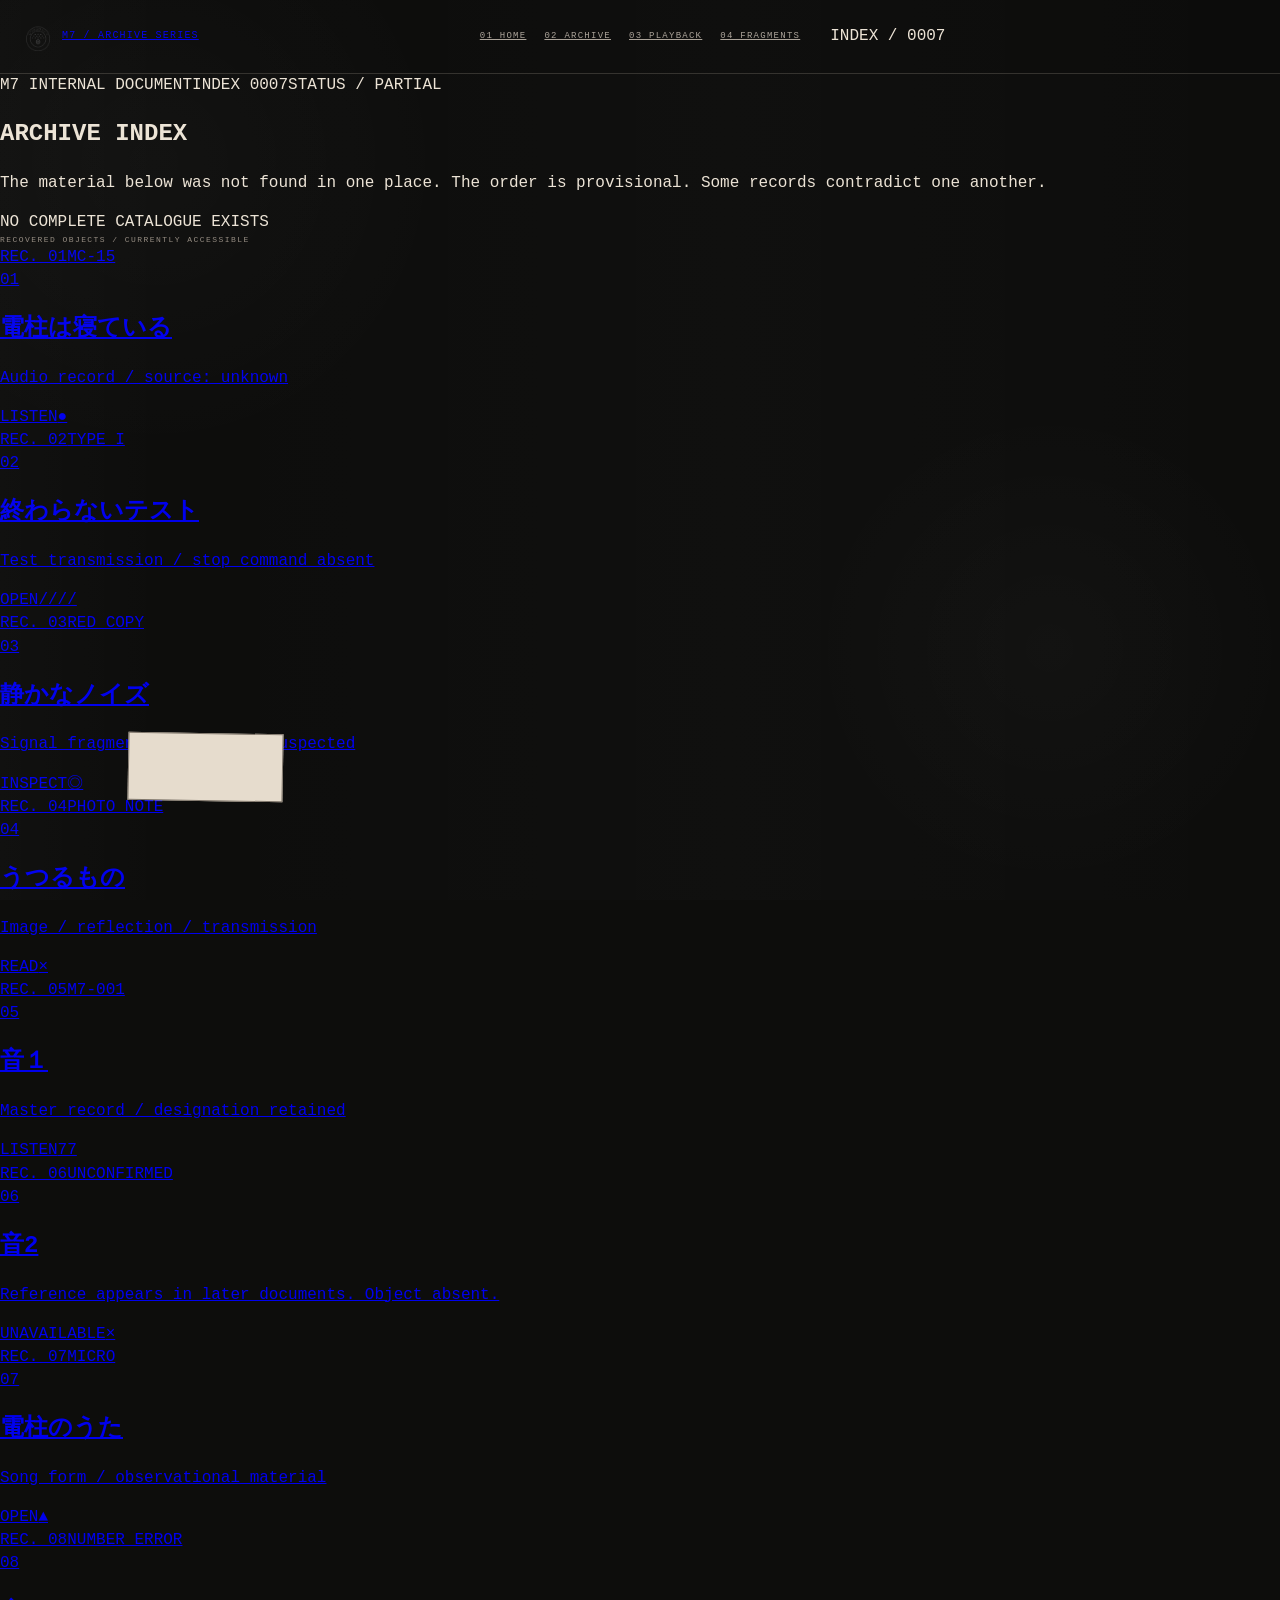
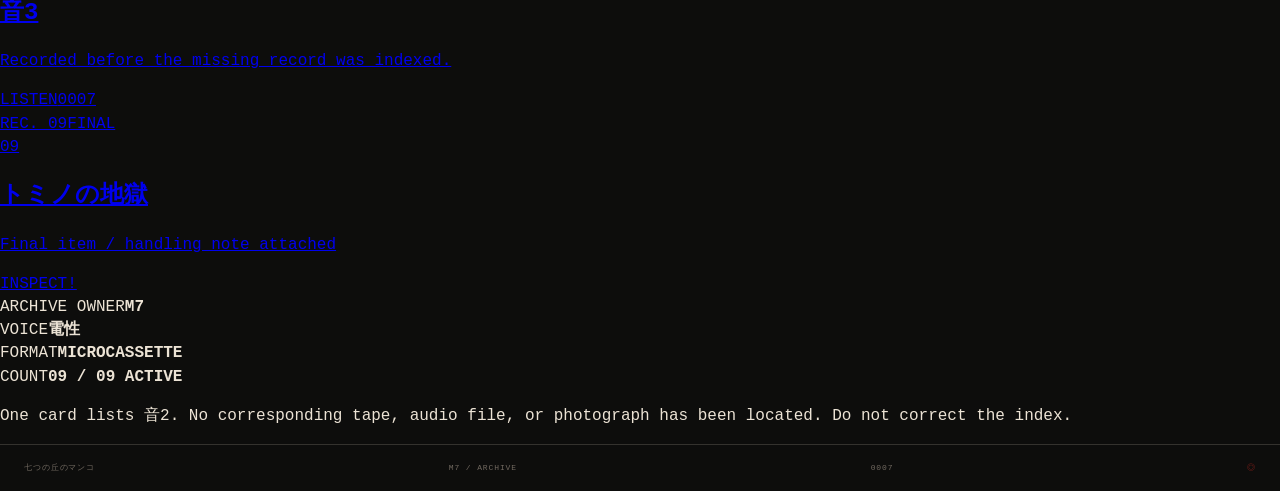
==== archive.html @ f025de69 "Add multi-page archive index" ====
<!doctype html>
<html lang="ja">
<head>
<meta charset="utf-8">
<meta name="viewport" content="width=device-width,initial-scale=1">
<title>M7 — ARCHIVE INDEX</title>
<meta name="description" content="M7 archive index — recovered objects, notes and recordings.">
<link rel="stylesheet" href="style.css">
</head>
<body class="archive-page">
<header class="site-header">
  <a class="brand" href="index.html"><img src="images/logo_small.png" alt=""><span>M7 / ARCHIVE SERIES</span></a>
  <nav class="nav"><a href="index.html">01 HOME</a><a class="active" href="archive.html">02 ARCHIVE</a><a href="playback.html">03 PLAYBACK</a><a href="fragments.html">04 FRAGMENTS</a></nav>
  <div class="header-code">INDEX / 0007</div>
</header>
<main class="page-shell">
  <section class="document-intro sheet">
    <div class="document-meta"><span>M7 INTERNAL DOCUMENT</span><span>INDEX 0007</span><span>STATUS / PARTIAL</span></div>
    <h1>ARCHIVE INDEX</h1>
    <p class="lead">The material below was not found in one place. The order is provisional. Some records contradict one another.</p>
    <div class="index-stamp">NO COMPLETE CATALOGUE EXISTS</div>
  </section>

  <section class="index-board">
    <div class="board-label">RECOVERED OBJECTS / CURRENTLY ACCESSIBLE</div>
    <div class="object-grid">
      <a class="field-object paper-object" href="playback.html#01">
        <div class="object-top"><span>REC. 01</span><span>MC-15</span></div>
        <div class="object-number">01</div>
        <h2>電柱は寝ている</h2>
        <p>Audio record / source: unknown</p>
        <div class="object-bottom"><span>LISTEN</span><span>●</span></div>
      </a>
      <a class="field-object dark-object" href="playback.html#02">
        <div class="object-top"><span>REC. 02</span><span>TYPE I</span></div>
        <div class="object-number">02</div>
        <h2>終わらないテスト</h2>
        <p>Test transmission / stop command absent</p>
        <div class="object-bottom"><span>OPEN</span><span>////</span></div>
      </a>
      <a class="field-object red-object" href="fragments.html#03">
        <div class="object-top"><span>REC. 03</span><span>RED COPY</span></div>
        <div class="object-number">03</div>
        <h2>静かなノイズ</h2>
        <p>Signal fragment / duplicate suspected</p>
        <div class="object-bottom"><span>INSPECT</span><span>◎</span></div>
      </a>
      <a class="field-object paper-object rotate-small" href="fragments.html#04">
        <div class="object-top"><span>REC. 04</span><span>PHOTO NOTE</span></div>
        <div class="object-number">04</div>
        <h2>うつるもの</h2>
        <p>Image / reflection / transmission</p>
        <div class="object-bottom"><span>READ</span><span>×</span></div>
      </a>
      <a class="field-object dark-object rotate-right" href="playback.html#05">
        <div class="object-top"><span>REC. 05</span><span>M7-001</span></div>
        <div class="object-number">05</div>
        <h2>音１</h2>
        <p>Master record / designation retained</p>
        <div class="object-bottom"><span>LISTEN</span><span>77</span></div>
      </a>
      <a class="field-object paper-object missing-object" href="fragments.html#06">
        <div class="object-top"><span>REC. 06</span><span>UNCONFIRMED</span></div>
        <div class="object-number">06</div>
        <h2>音2</h2>
        <p>Reference appears in later documents. Object absent.</p>
        <div class="object-bottom"><span>UNAVAILABLE</span><span>×</span></div>
      </a>
      <a class="field-object dark-object" href="playback.html#07">
        <div class="object-top"><span>REC. 07</span><span>MICRO</span></div>
        <div class="object-number">07</div>
        <h2>電柱のうた</h2>
        <p>Song form / observational material</p>
        <div class="object-bottom"><span>OPEN</span><span>▲</span></div>
      </a>
      <a class="field-object red-object" href="playback.html#08">
        <div class="object-top"><span>REC. 08</span><span>NUMBER ERROR</span></div>
        <div class="object-number">08</div>
        <h2>音3</h2>
        <p>Recorded before the missing record was indexed.</p>
        <div class="object-bottom"><span>LISTEN</span><span>0007</span></div>
      </a>
      <a class="field-object paper-object" href="fragments.html#09">
        <div class="object-top"><span>REC. 09</span><span>FINAL</span></div>
        <div class="object-number">09</div>
        <h2>トミノの地獄</h2>
        <p>Final item / handling note attached</p>
        <div class="object-bottom"><span>INSPECT</span><span>!</span></div>
      </a>
    </div>
  </section>

  <section class="index-footer sheet">
    <div class="barcode barcode-long"></div>
    <div class="footer-grid"><div><span>ARCHIVE OWNER</span><strong>M7</strong></div><div><span>VOICE</span><strong>電性</strong></div><div><span>FORMAT</span><strong>MICROCASSETTE</strong></div><div><span>COUNT</span><strong>09 / 09 ACTIVE</strong></div></div>
    <p class="tiny-note">One card lists 音2. No corresponding tape, audio file, or photograph has been located. Do not correct the index.</p>
  </section>
</main>
<footer class="site-footer"><span>七つの丘のマンコ</span><span>M7 / ARCHIVE</span><span>0007</span><span>◎</span></footer>
<script src="script.js" defer></script>
</body>
</html>
---- style.css ----
:root{--bg:#0d0d0c;--bg2:#151412;--paper:#e2d8c8;--paper2:#cfc3b1;--paper3:#f0e8dc;--ink:#171513;--muted:#8e867b;--line:rgba(226,216,200,.18);--paper-line:rgba(23,21,19,.22);--red:#8d211b;--yellow:#b8942f;--mono:"Courier New",Courier,monospace;--serif:Georgia,"Times New Roman",serif;--sans:"Arial Narrow","Helvetica Neue",Arial,sans-serif}*{box-sizing:border-box}html{scroll-behavior:smooth}body{margin:0;background:var(--bg);color:#ece3d5;font-family:var(--mono);line-height:1.45;overflow-x:hidden}body:before{content:"";position:fixed;inset:0;pointer-events:none;z-index:90;background:radial-gradient(circle at 12% 18%,rgba(255,255,255,.025),transparent 22%),radial-gradient(circle at 82% 72%,rgba(255,255,255,.018),transparent 20%),linear-gradient(90deg,rgba(255,255,255,.015),transparent 13%,rgba(255,255,255,.012) 57%,transparent 100%);mix-blend-mode:screen}.film-grain{position:fixed;inset:-30%;pointer-events:none;z-index:91;opacity:.1;background-image:url("data:image/svg+xml,%3Csvg viewBox='0 0 160 160' xmlns='http://www.w3.org/2000/svg'%3E%3Cfilter id='n'%3E%3CfeTurbulence type='fractalNoise' baseFrequency='.9' numOctaves='3' stitchTiles='stitch'/%3E%3C/filter%3E%3Crect width='100%25' height='100%25' filter='url(%23n)' opacity='.22'/%3E%3C/svg%3E");transform:rotate(2deg)}.scanlines{position:fixed;inset:0;pointer-events:none;z-index:92;background:repeating-linear-gradient(0deg,transparent 0,transparent 3px,rgba(255,255,255,.02) 3px,rgba(255,255,255,.02) 4px);opacity:.3}.wrap{width:min(1180px,calc(100% - 44px));margin-inline:auto}.site-header{height:74px;display:grid;grid-template-columns:minmax(220px,1fr) auto minmax(120px,1fr);align-items:center;gap:30px;padding:0 24px;border-bottom:1px solid var(--line);position:sticky;top:0;z-index:80;background:rgba(13,13,12,.94);backdrop-filter:blur(10px)}.brand{display:flex;align-items:center;gap:10px;font-size:10px;letter-spacing:.12em}.brand img{width:28px;height:28px;object-fit:contain;filter:grayscale(1) brightness(1.45)}.brand small{color:#736d65;font-size:8px;letter-spacing:.14em;margin-left:4px}.nav{display:flex;gap:18px;font-size:9px;letter-spacing:.14em;white-space:nowrap}.nav a{color:#aaa298;transition:color .2s}.nav a:hover{color:#f1e8da}.header-meta{justify-self:end;display:flex;gap:16px;color:#837a70;font-size:9px;letter-spacing:.12em}.hero{position:relative;border-bottom:1px solid var(--line);min-height:760px;overflow:hidden}.hero-inner{display:grid;grid-template-columns:.9fr 1.1fr;gap:36px;align-items:center;min-height:760px;padding:70px 0 82px}.hero-copy{position:relative;z-index:4}.classification{display:flex;align-items:center;gap:9px;color:#9e978e;font-size:8px;letter-spacing:.16em}.classification i{width:34px;height:1px;background:#6d665e;display:inline-block}.hero-kicker{font-size:10px;color:var(--red);letter-spacing:.2em;margin:30px 0 0}.hero h1{font:400 clamp(92px,15vw,190px)/.75 var(--serif);margin:22px 0 16px;letter-spacing:-.04em;color:#eee6d9}.roman{font:400 clamp(22px,2.8vw,38px)/1.05 var(--serif);margin:0;color:#d4c8b8;letter-spacing:.06em}.lede{max-width:460px;color:#8f877d;font:13px/1.7 var(--sans);margin:24px 0 28px}.stamp-cluster{display:flex;gap:7px;flex-wrap:wrap}.stamp{border:1px solid rgba(226,216,200,.3);padding:6px 8px;color:#aea69b;font-size:8px;letter-spacing:.13em}.stamp.red{border-color:rgba(141,33,27,.8);color:#d06e64}.stamp.ghost{opacity:.55}.hero-line{display:grid;grid-template-columns:1fr auto 1fr;gap:10px;align-items:center;margin-top:42px;color:#736c63;font-size:9px;letter-spacing:.14em}.hero-line span{height:1px;background:var(--line)}.hero-line b{font-weight:400;color:#c8beb1}.object-desk{position:relative;min-height:570px}.object-desk:before{content:"";position:absolute;inset:0;background:radial-gradient(circle at 50% 48%,rgba(157,58,48,.07),transparent 33%)}.cassette-object{position:absolute;width:min(620px,100%);left:50%;top:50%;transform:translate(-50%,-48%) rotate(-4deg);z-index:5;transition:transform .35s ease,filter .35s ease;filter:drop-shadow(0 34px 26px rgba(0,0,0,.55))}.cassette-object:hover{transform:translate(-50%,-48%) rotate(-1deg) scale(1.015);filter:drop-shadow(0 40px 34px rgba(0,0,0,.7))}.cassette-shell{position:relative;background:linear-gradient(145deg,#302e2a,#1b1a18 60%,#292723);border:1px solid #4b4842;border-radius:15px;padding:16px;box-shadow:inset 0 2px 0 rgba(255,255,255,.09),inset 0 -3px 0 rgba(0,0,0,.7),0 3px 0 #111}.cassette-screws{position:absolute;inset:10px;display:flex;justify-content:space-between;align-items:flex-start;pointer-events:none}.cassette-screws i{width:9px;height:9px;border-radius:50%;background:#111;border:1px solid #5c5650;box-shadow:inset 0 1px 1px rgba(255,255,255,.1)}.cassette-screws i:nth-child(3),.cassette-screws i:nth-child(4){align-self:flex-end}.cassette-label{position:relative;aspect-ratio:1.67/1;background:linear-gradient(135deg,#e6ddcf,#c9bead);border:1px solid #8f8577;overflow:hidden;padding:17px 22px;color:#171513;box-shadow:inset 0 0 0 1px rgba(255,255,255,.25)}.cassette-label:before{content:"";position:absolute;inset:0;background:radial-gradient(circle at 30% 20%,rgba(255,255,255,.17),transparent 30%),repeating-linear-gradient(0deg,rgba(40,30,20,.035) 0,rgba(40,30,20,.035) 1px,transparent 1px,transparent 4px);mix-blend-mode:multiply}.c-top,.c-bottom,.c-title,.c-sub,.c-mark{position:relative;z-index:1}.c-top,.c-bottom{display:flex;justify-content:space-between;font:700 10px var(--sans);letter-spacing:.1em}.c-title{text-align:center;font:400 clamp(17px,2.1vw,28px)/1 var(--serif);margin-top:18px}.c-sub{text-align:center;color:var(--red);font:400 23px/1 var(--serif);margin-top:5px}.c-mark{display:flex;align-items:center;justify-content:center;gap:34px;height:48%}.mini-hills{color:var(--red);font:700 23px/1.02 var(--sans);letter-spacing:-.18em;text-align:center}.c-mark strong{font:400 76px/1 var(--serif);color:var(--red)}.c-bottom{border-top:1px solid rgba(23,21,19,.2);padding-top:7px}.object-caption{text-align:center;color:#6d665e;font-size:8px;letter-spacing:.11em;margin:10px 0 0}.desk-card{position:absolute;background:linear-gradient(135deg,#e4dacb,#cbbfae);color:#201d1a;border:1px solid rgba(0,0,0,.32);box-shadow:0 18px 25px rgba(0,0,0,.35);padding:13px;z-index:3}.desk-card span,.desk-card small{display:block;font-size:8px;letter-spacing:.15em}.desk-card strong{display:block;font:400 32px/1 var(--serif);margin:9px 0}.desk-card em{font-style:normal;color:var(--red);font-size:8px;letter-spacing:.13em}.slip-a{top:8%;right:8%;width:142px;transform:rotate(5deg)}.slip-b{left:3%;bottom:10%;width:174px;transform:rotate(-5deg)}.slip-b p{font:400 27px/1.02 var(--serif);margin:19px 0}.slip-c{right:2%;bottom:2%;width:168px;transform:rotate(3deg)}.intro-grid{display:grid;grid-template-columns:1.25fr .75fr;gap:26px;padding:88px 0}.paper{position:relative;background:linear-gradient(135deg,var(--paper3),var(--paper2));color:var(--ink);border:1px solid var(--paper-line);box-shadow:0 18px 40px rgba(0,0,0,.3);overflow:hidden}.paper:after{content:"";position:absolute;inset:0;pointer-events:none;background:repeating-linear-gradient(0deg,rgba(45,35,26,.03) 0,rgba(45,35,26,.03) 1px,transparent 1px,transparent 4px),radial-gradient(circle at 70% 20%,rgba(255,255,255,.28),transparent 26%);mix-blend-mode:multiply}.torn{clip-path:polygon(0 0,99% 0,100% 97%,98% 100%,0 99%,1% 80%,0 53%,1% 22%)}.intro-paper{padding:36px;min-height:390px}.paper-code{position:relative;z-index:2;font-size:8px;letter-spacing:.16em;color:#6e665d;text-transform:uppercase}.intro-paper h2{position:relative;z-index:2;font:400 clamp(38px,5vw,60px)/.95 var(--serif);margin:54px 0 25px}.intro-paper p{position:relative;z-index:2;max-width:650px;font:13px/1.7 var(--sans);color:#514b43}.margin-note{position:absolute;right:26px;bottom:26px;z-index:2;color:var(--red);font-size:9px;letter-spacing:.1em;transform:rotate(-2deg)}.margin-note span{display:block;color:#6a6259;margin-top:4px;letter-spacing:0}.specimen-stack{display:grid;gap:18px;align-content:start}.red-tab{justify-self:start;background:var(--red);color:#f0e6da;padding:7px 12px;font-size:8px;letter-spacing:.14em;box-shadow:4px 4px 0 rgba(0,0,0,.25)}.small-paper{padding:22px}.status-grid{position:relative;z-index:2;display:grid;grid-template-columns:1fr 1fr;gap:9px;border-top:1px solid var(--paper-line);margin-top:15px;padding-top:12px;font-size:9px}.status-grid span{color:#786f65}.status-grid b{text-align:right;font-weight:400}.small-paper p{position:relative;z-index:2;font:14px/1.45 var(--serif)}.rotated{transform:rotate(2deg);padding-right:70px}.stamp-ring{position:absolute;right:22px;bottom:22px;width:70px;height:70px;border:2px solid var(--red);border-radius:50%;color:var(--red);display:grid;place-items:center;font:28px var(--serif);transform:rotate(-8deg)}.stamp-ring span{position:absolute;font:7px var(--mono);letter-spacing:.15em;bottom:9px}.section{padding:86px 0}.section-heading{display:grid;grid-template-columns:auto 1fr auto;gap:20px;align-items:end;padding-bottom:12px;border-bottom:1px solid var(--line);margin-bottom:26px}.section-heading span,.section-heading em{font-size:8px;letter-spacing:.16em;color:#867e74;font-style:normal}.section-heading b{font:400 16px var(--serif);color:#d8cec0}.material-grid{display:grid;grid-template-columns:1.35fr .65fr;gap:24px}.material-board{position:relative;min-height:475px;background:#10100f;border:1px solid rgba(226,216,200,.14);overflow:hidden;padding:22px;box-shadow:0 20px 45px rgba(0,0,0,.35)}.material-board:before{content:"";position:absolute;inset:0;background:radial-gradient(circle at 68% 30%,rgba(141,33,27,.12),transparent 23%),repeating-linear-gradient(0deg,rgba(255,255,255,.015) 0,rgba(255,255,255,.015) 1px,transparent 1px,transparent 6px)}.board-label{position:relative;z-index:3;font-size:8px;letter-spacing:.18em;color:#948b80}.texture-block{position:absolute;border:1px solid rgba(226,216,200,.14);box-shadow:0 16px 28px rgba(0,0,0,.24)}.paper-texture{left:7%;top:18%;width:36%;height:48%;background:radial-gradient(circle at 28% 35%,rgba(255,255,255,.28),transparent 24%),repeating-linear-gradient(0deg,#e7ddcf 0,#e7ddcf 1px,#ded3c4 1px,#ded3c4 5px);transform:rotate(-4deg)}.black-texture{right:11%;top:11%;width:34%;height:36%;background:repeating-linear-gradient(0deg,#171614 0,#171614 2px,#25221f 2px,#25221f 4px);transform:rotate(3deg)}.red-texture{right:17%;bottom:16%;width:36%;height:30%;background:repeating-linear-gradient(0deg,#751d18 0,#751d18 2px,#8d211b 2px,#8d211b 5px);transform:rotate(-2deg)}.barcode{position:absolute;left:10%;bottom:11%;width:155px;height:68px;background:#e6dccd;color:#1c1a18;border:1px solid #7f766b;padding:7px;z-index:4;transform:rotate(1deg)}.barcode span{display:inline-block;height:37px;background:#171513;margin-right:2px}.barcode span:nth-child(1){width:2px}.barcode span:nth-child(2){width:5px}.barcode span:nth-child(3){width:2px}.barcode span:nth-child(4){width:8px}.barcode span:nth-child(5){width:3px}.barcode span:nth-child(6){width:5px}.barcode small{display:block;font-size:7px;letter-spacing:.15em;margin-top:4px}.symbol-tile{position:absolute;left:48%;top:45%;font:500 60px/1 var(--serif);color:#d7cec0;z-index:4;transform:rotate(4deg)}.red-tile{color:var(--red);left:54%;top:61%;font-family:var(--sans);font-size:54px}.stripe-tile{position:absolute;right:6%;bottom:6%;width:46%;height:24px;background:repeating-linear-gradient(135deg,#ded5c8 0,#ded5c8 9px,#141311 9px,#141311 16px);z-index:4;border:1px solid #6d655e}.material-copy{position:absolute;z-index:4;left:54%;top:15%;width:34%;color:#ded5c8}.material-copy span{display:block;color:#8f877d;font-size:8px;letter-spacing:.15em}.material-copy strong{display:block;font:400 28px/1 var(--serif);margin:15px 0}.material-copy p{font:11px/1.45 var(--sans);color:#8e867b}.material-notes{display:grid;gap:18px}.label-strip{background:var(--red);color:#f0e6da;padding:7px 11px;font-size:8px;letter-spacing:.17em;justify-self:start}.note-sheet{padding:22px;min-height:288px;transform:rotate(1deg)}.note-top{position:relative;z-index:2;display:flex;justify-content:space-between;color:#6e665c;font-size:8px}.hand{position:relative;z-index:2;font:400 31px/1.08 var(--serif);margin:36px 0 28px}.note-divider{height:1px;background:var(--paper-line);position:relative;z-index:2}.note-sheet p:not(.hand){position:relative;z-index:2;font:11px/1.55 var(--sans);color:#5d564e}.note-sheet .tiny{font-size:8px;color:#80776d}.label-sheet{display:grid;grid-template-columns:1fr auto;grid-template-rows:auto 1fr auto;padding:18px;min-height:150px;transform:rotate(-3deg)}.label-mini,.label-jp,.label-big,.label-code{position:relative;z-index:2}.label-mini{font-size:8px;letter-spacing:.14em}.label-jp{justify-self:end;color:var(--red);font-size:12px}.label-big{font:400 58px/1 var(--serif);align-self:center}.label-code{grid-column:1/-1;align-self:end;font-size:7px;letter-spacing:.14em;color:#685f56}.player-console{padding:28px}.console-top{display:flex;justify-content:space-between;gap:20px;align-items:end}.console-id{font-size:8px;letter-spacing:.16em;color:#766e65}.console-top h2{font:400 34px/1 var(--sans);margin:6px 0 0}.side-tabs{display:flex;gap:7px}.side-tab{border:1px solid rgba(23,21,19,.42);background:transparent;color:#4f4840;padding:9px 13px;font:700 8px var(--mono);letter-spacing:.13em;cursor:pointer}.side-tab.active{background:#191715;color:#f1e8db}.tape-meter{display:flex;align-items:flex-end;gap:4px;margin:24px 0 14px;height:22px}.tape-meter span{width:6px;height:10px;background:#686055}.tape-meter span:nth-child(2){height:16px}.tape-meter span:nth-child(3){height:22px;background:var(--red)}.tape-meter span:nth-child(4){height:14px}.tape-meter span:nth-child(5){height:8px}.tape-meter i{height:1px;flex:1;background:rgba(23,21,19,.22)}.track-side.hidden{display:none}.side-title{display:grid;grid-template-columns:34px auto 1fr;align-items:center;border-top:2px solid #26221f;border-bottom:1px solid var(--paper-line);padding:12px 0;gap:10px}.side-title strong{font:400 27px var(--serif);color:var(--red)}.side-title span{font:700 10px var(--mono);letter-spacing:.14em}.side-title small{justify-self:end;font-size:8px;color:#80776d;letter-spacing:.12em}.track{display:grid;grid-template-columns:36px minmax(170px,1fr) minmax(190px,34%) 48px;gap:14px;align-items:center;padding:15px 0;border-bottom:1px solid rgba(23,21,19,.13)}.track-no{font-size:11px;color:#847b71}.track-info h3{font:400 18px/1.1 var(--serif);margin:0 0 4px}.track-info p{font:11px/1.35 var(--sans);color:#756d63;margin:0}audio{width:100%;height:28px;filter:grayscale(1) sepia(.18) contrast(1.12)}.load-track,.reveal-note,.tiny-trigger{background:#e9dfd0;border:1px solid rgba(23,21,19,.35);color:#4f4841;padding:7px 8px;font:700 8px var(--mono);letter-spacing:.1em;cursor:pointer}.track.active{background:rgba(141,33,27,.06);margin-inline:-10px;padding-inline:10px}.track.active h3,.track.active .track-no{color:var(--red)}.console-bottom{display:flex;justify-content:space-between;gap:20px;border-top:1px solid var(--paper-line);margin-top:17px;padding-top:13px;font-size:7px;letter-spacing:.14em;color:#7b7369}.console-bottom b{font-weight:400;color:var(--red)}.story-grid{display:grid;grid-template-columns:1.18fr .82fr .72fr;gap:21px;align-items:start}.story-card{padding:26px;min-height:350px}.story-main h2{position:relative;z-index:2;font:400 46px/1 var(--serif);margin:52px 0 20px}.story-main p{position:relative;z-index:2;font:13px/1.55 var(--sans);color:#5d564e}.red-copy{font:400 37px var(--serif)!important;color:var(--red)!important}.reveal-note{position:relative;z-index:3;margin-top:24px}.secret-note{min-height:28px;color:var(--red)!important;font-size:11px!important}.pin-card{transform:rotate(-2deg);padding-right:38px}.pin{position:absolute;right:16px;top:12px;color:var(--red);font-size:18px}.pin-card h3{position:relative;z-index:2;font:400 54px/1 var(--serif);margin:50px 0 8px}.checklist{position:relative;z-index:2;list-style:none;padding:15px 0 0;margin:20px 0;border-top:1px solid var(--paper-line);font-size:9px;color:#6d655c;line-height:2}.checklist li:before{content:"□ ";color:#7f766b}.answers{display:flex;gap:17px;position:relative;z-index:2;color:#71685f;font-size:9px}.tiny-trigger{margin-top:18px}.receipt{background:repeating-linear-gradient(0deg,#ded3c4 0,#ded3c4 2px,#e7ddcf 2px,#e7ddcf 5px);padding:24px 22px;transform:rotate(1.6deg)}.receipt .paper-code{border-bottom:1px dashed rgba(23,21,19,.32);padding-bottom:9px}.receipt-line{display:flex;justify-content:space-between;border-bottom:1px dotted rgba(23,21,19,.23);padding:10px 0;font-size:9px}.receipt-line.total{margin-top:12px;font-weight:700;border-top:1px solid rgba(23,21,19,.34);border-bottom:2px double rgba(23,21,19,.34);padding-top:13px}.receipt p{font:400 22px var(--serif);margin-top:30px;text-align:center}.archive-grid{display:grid;grid-template-columns:1fr 1fr;gap:26px}.archive-column{border-top:1px solid var(--line)}.archive-column.right{border-left:1px solid var(--line);padding-left:26px}.index-item{display:grid;grid-template-columns:38px 1fr;gap:4px 14px;width:100%;padding:16px 6px;border:0;border-bottom:1px solid var(--line);background:transparent;color:#bdb3a6;text-align:left;cursor:pointer;transition:padding .2s,background .2s}.index-item:hover{padding-left:14px;background:rgba(255,255,255,.025)}.index-item span{grid-row:span 2;font-size:9px;color:#746c63;padding-top:3px}.index-item strong{font:400 17px var(--serif)}.index-item small{font-size:8px;color:#746c63;letter-spacing:.08em}.archive-output{margin-top:20px;padding:22px;min-height:146px}.archive-output span{position:relative;z-index:2;font-size:8px;letter-spacing:.15em;color:#756d63}.archive-output strong{position:relative;z-index:2;display:block;font:400 29px var(--serif);margin-top:18px}.archive-output p{position:relative;z-index:2;font-size:9px;color:#6e665e}.closing{text-align:center;padding:100px 0 110px}.closing-symbol{color:var(--red);font-size:42px;line-height:.95;letter-spacing:-.2em;margin-bottom:36px;opacity:.8}.closing img{position:relative;z-index:2;width:min(480px,80%);max-height:120px;object-fit:contain;filter:grayscale(1) brightness(1.65);opacity:.92}.closing-data{display:flex;justify-content:center;gap:17px;flex-wrap:wrap;color:#82796f;font-size:8px;letter-spacing:.13em;margin-top:28px}.closing-statement{color:#756d64;font-size:10px;line-height:1.7;margin-top:25px}.site-footer{border-top:1px solid var(--line);padding:17px 24px;display:flex;justify-content:space-between;gap:15px;color:#716960;font-size:8px;letter-spacing:.11em}.site-footer span:last-child{color:var(--red)}@media (max-width:980px){.site-header{grid-template-columns:1fr auto}.nav{display:none}.hero-inner{grid-template-columns:1fr;min-height:980px;padding-top:70px}.hero-copy{max-width:720px}.object-desk{min-height:520px}.intro-grid,.material-grid,.story-grid{grid-template-columns:1fr}.archive-grid{grid-template-columns:1fr}.archive-column.right{border-left:0;padding-left:0;margin-top:10px}.track{grid-template-columns:34px 1fr}.track audio,.load-track{grid-column:2}.load-track{justify-self:start}.material-board{min-height:520px}.story-card{min-height:280px}}@media (max-width:620px){.wrap{width:min(100% - 24px,1180px)}.site-header{height:62px;padding:0 12px}.brand span{display:none}.brand small{display:none}.header-meta{font-size:7px}.hero-inner{padding:55px 0 55px;min-height:880px}.hero h1{font-size:86px}.roman{font-size:23px}.hero-line{margin-top:30px}.object-desk{min-height:430px}.cassette-object{width:104%;transform:translate(-50%,-45%) rotate(-5deg)}.cassette-object:hover{transform:translate(-50%,-45%) rotate(-2deg) scale(1.01)}.desk-card{display:none}.c-title{font-size:17px}.c-sub{font-size:20px}.c-mark{gap:16px}.mini-hills{font-size:16px}.c-mark strong{font-size:54px}.intro-grid,.section{padding:62px 0}.intro-paper{padding:24px}.intro-paper h2{font-size:42px;margin-top:42px}.section-heading{grid-template-columns:1fr auto;gap:8px}.section-heading b{grid-column:1/-1;grid-row:2;font-size:18px}.section-heading em{justify-self:end}.material-board{min-height:430px;padding:14px}.material-copy{left:50%;top:14%;width:40%}.material-copy strong{font-size:22px}.paper-texture{left:5%;width:40%}.black-texture{right:7%;width:40%}.red-texture{right:10%;width:42%}.barcode{left:7%;bottom:7%;width:124px;height:58px}.barcode span{height:30px}.symbol-tile{font-size:48px}.red-tile{font-size:42px}.stripe-tile{height:19px}.player-console{padding:18px}.console-top{align-items:start;flex-direction:column}.console-top h2{font-size:29px}.side-tabs{width:100%}.side-tab{flex:1}.side-title{grid-template-columns:30px auto 1fr}.track-info h3{font-size:16px}.story-card{padding:20px}.story-main h2{font-size:39px}.site-footer{flex-wrap:wrap;padding:15px 12px}.closing{padding:78px 0 88px}.closing img{width:90%}}
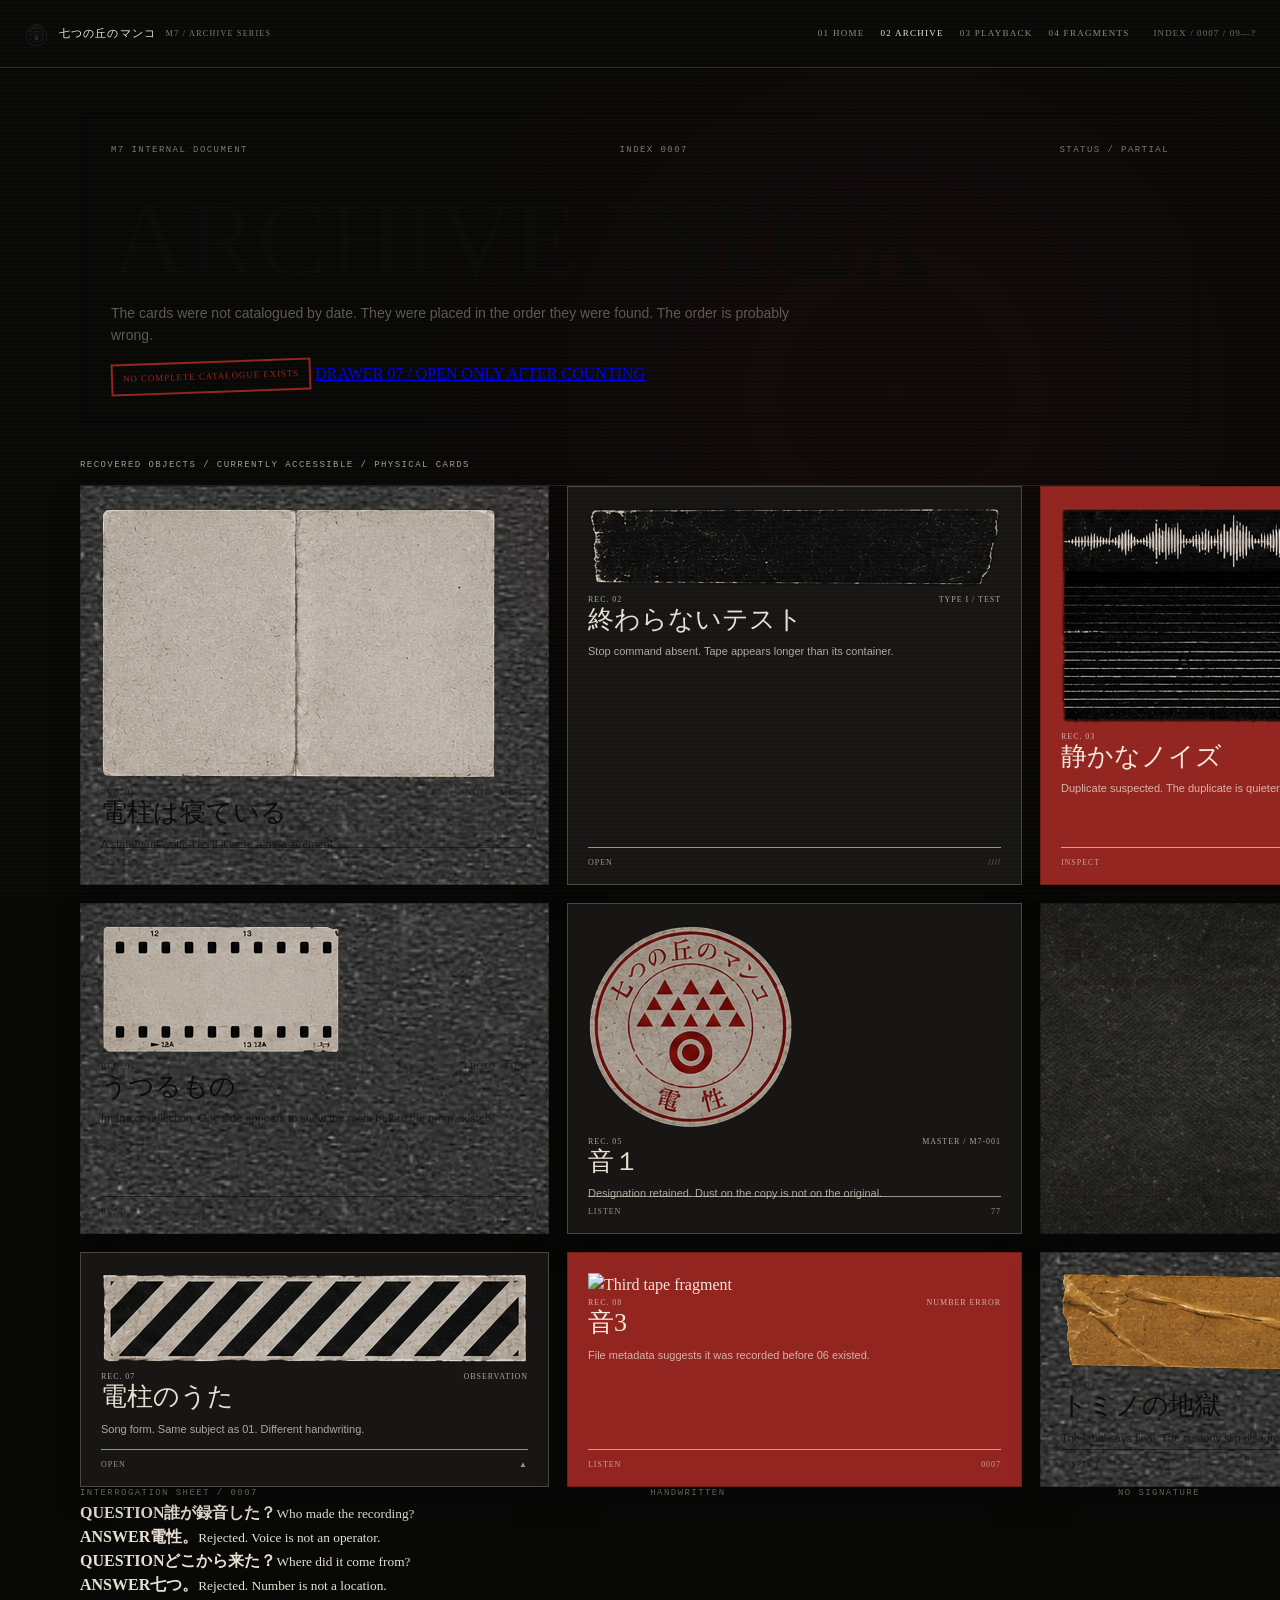
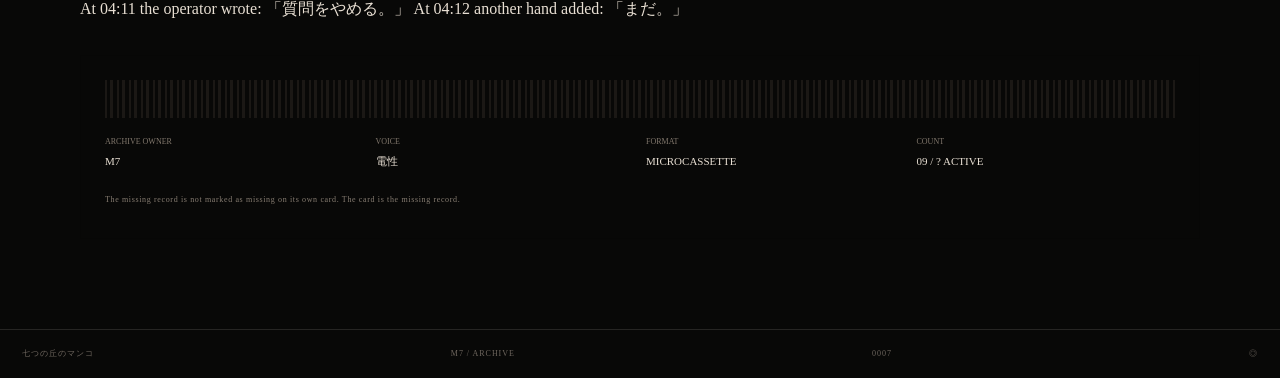
==== commit 8ab31b57: "Redesign archive as tactile filing cabinet" ====
--- a/archive.html
+++ b/archive.html
@@ -1,100 +1,93 @@
 <!doctype html>
 <html lang="ja">
 <head>
-<meta charset="utf-8">
-<meta name="viewport" content="width=device-width,initial-scale=1">
-<title>M7 — ARCHIVE INDEX</title>
-<meta name="description" content="M7 archive index — recovered objects, notes and recordings.">
+<meta charset="utf-8"><meta name="viewport" content="width=device-width,initial-scale=1">
+<title>M7 — ARCHIVE / 0007</title>
+<meta name="description" content="M7 archive index — recovered objects, partial records, and one drawer that should not exist.">
 <link rel="stylesheet" href="style.css">
 </head>
 <body class="archive-page">
 <header class="site-header">
-  <a class="brand" href="index.html"><img src="images/logo_small.png" alt=""><span>M7 / ARCHIVE SERIES</span></a>
+  <a class="brand" href="index.html"><img src="images/logo_small.png" alt=""><span>七つの丘のマンコ</span><small>M7 / ARCHIVE SERIES</small></a>
   <nav class="nav"><a href="index.html">01 HOME</a><a class="active" href="archive.html">02 ARCHIVE</a><a href="playback.html">03 PLAYBACK</a><a href="fragments.html">04 FRAGMENTS</a></nav>
-  <div class="header-code">INDEX / 0007</div>
+  <div class="header-code">INDEX / 0007 / 09—?</div>
 </header>
 <main class="page-shell">
-  <section class="document-intro sheet">
-    <div class="document-meta"><span>M7 INTERNAL DOCUMENT</span><span>INDEX 0007</span><span>STATUS / PARTIAL</span></div>
-    <h1>ARCHIVE INDEX</h1>
-    <p class="lead">The material below was not found in one place. The order is provisional. Some records contradict one another.</p>
-    <div class="index-stamp">NO COMPLETE CATALOGUE EXISTS</div>
-  </section>
+<section class="document-intro sheet">
+  <div class="document-meta"><span>M7 INTERNAL DOCUMENT</span><span>INDEX 0007</span><span>STATUS / PARTIAL</span></div>
+  <h1>ARCHIVE INDEX</h1>
+  <p class="lead">The cards were not catalogued by date. They were placed in the order they were found. The order is probably wrong.</p>
+  <div class="index-stamp">NO COMPLETE CATALOGUE EXISTS</div>
+  <a class="m7-drawer-link" data-drawer-link href="basement.html">DRAWER 07 / OPEN ONLY AFTER COUNTING</a>
+</section>
 
-  <section class="index-board">
-    <div class="board-label">RECOVERED OBJECTS / CURRENTLY ACCESSIBLE</div>
-    <div class="object-grid">
-      <a class="field-object paper-object" href="playback.html#01">
-        <div class="object-top"><span>REC. 01</span><span>MC-15</span></div>
-        <div class="object-number">01</div>
-        <h2>電柱は寝ている</h2>
-        <p>Audio record / source: unknown</p>
-        <div class="object-bottom"><span>LISTEN</span><span>●</span></div>
-      </a>
-      <a class="field-object dark-object" href="playback.html#02">
-        <div class="object-top"><span>REC. 02</span><span>TYPE I</span></div>
-        <div class="object-number">02</div>
-        <h2>終わらないテスト</h2>
-        <p>Test transmission / stop command absent</p>
-        <div class="object-bottom"><span>OPEN</span><span>////</span></div>
-      </a>
-      <a class="field-object red-object" href="fragments.html#03">
-        <div class="object-top"><span>REC. 03</span><span>RED COPY</span></div>
-        <div class="object-number">03</div>
-        <h2>静かなノイズ</h2>
-        <p>Signal fragment / duplicate suspected</p>
-        <div class="object-bottom"><span>INSPECT</span><span>◎</span></div>
-      </a>
-      <a class="field-object paper-object rotate-small" href="fragments.html#04">
-        <div class="object-top"><span>REC. 04</span><span>PHOTO NOTE</span></div>
-        <div class="object-number">04</div>
-        <h2>うつるもの</h2>
-        <p>Image / reflection / transmission</p>
-        <div class="object-bottom"><span>READ</span><span>×</span></div>
-      </a>
-      <a class="field-object dark-object rotate-right" href="playback.html#05">
-        <div class="object-top"><span>REC. 05</span><span>M7-001</span></div>
-        <div class="object-number">05</div>
-        <h2>音１</h2>
-        <p>Master record / designation retained</p>
-        <div class="object-bottom"><span>LISTEN</span><span>77</span></div>
-      </a>
-      <a class="field-object paper-object missing-object" href="fragments.html#06">
-        <div class="object-top"><span>REC. 06</span><span>UNCONFIRMED</span></div>
-        <div class="object-number">06</div>
-        <h2>音2</h2>
-        <p>Reference appears in later documents. Object absent.</p>
-        <div class="object-bottom"><span>UNAVAILABLE</span><span>×</span></div>
-      </a>
-      <a class="field-object dark-object" href="playback.html#07">
-        <div class="object-top"><span>REC. 07</span><span>MICRO</span></div>
-        <div class="object-number">07</div>
-        <h2>電柱のうた</h2>
-        <p>Song form / observational material</p>
-        <div class="object-bottom"><span>OPEN</span><span>▲</span></div>
-      </a>
-      <a class="field-object red-object" href="playback.html#08">
-        <div class="object-top"><span>REC. 08</span><span>NUMBER ERROR</span></div>
-        <div class="object-number">08</div>
-        <h2>音3</h2>
-        <p>Recorded before the missing record was indexed.</p>
-        <div class="object-bottom"><span>LISTEN</span><span>0007</span></div>
-      </a>
-      <a class="field-object paper-object" href="fragments.html#09">
-        <div class="object-top"><span>REC. 09</span><span>FINAL</span></div>
-        <div class="object-number">09</div>
-        <h2>トミノの地獄</h2>
-        <p>Final item / handling note attached</p>
-        <div class="object-bottom"><span>INSPECT</span><span>!</span></div>
-      </a>
-    </div>
-  </section>
+<section class="index-board">
+  <div class="board-label">RECOVERED OBJECTS / CURRENTLY ACCESSIBLE / PHYSICAL CARDS</div>
+  <div class="object-grid">
+    <a class="field-object paper-object" href="playback.html#01">
+      <div class="object-scan"><img src="images/assets/note_1.png" alt="Recovered note asset"></div>
+      <div class="object-meta"><div class="object-top"><span>REC. 01</span><span>NOTE / MC-15</span></div><h2>電柱は寝ている</h2><p>A statement written as if it were a measurement.</p></div>
+      <div class="object-bottom"><span>LISTEN</span><span>◎ / 01</span></div>
+    </a>
+    <a class="field-object dark-object" href="playback.html#02">
+      <div class="object-scan"><img src="images/assets/lick_tape_1.png" alt="Tape fragment"></div>
+      <div class="object-meta"><div class="object-top"><span>REC. 02</span><span>TYPE I / TEST</span></div><h2>終わらないテスト</h2><p>Stop command absent. Tape appears longer than its container.</p></div>
+      <div class="object-bottom"><span>OPEN</span><span>////</span></div>
+    </a>
+    <a class="field-object red-object" href="fragments.html#03">
+      <div class="object-scan red"><img src="images/assets/soundwave.png" alt="Soundwave archive fragment"></div>
+      <div class="object-meta"><div class="object-top"><span>REC. 03</span><span>RED COPY</span></div><h2>静かなノイズ</h2><p>Duplicate suspected. The duplicate is quieter.</p></div>
+      <div class="object-bottom"><span>INSPECT</span><span>◎</span></div>
+    </a>
+    <a class="field-object paper-object" href="fragments.html#04">
+      <div class="object-scan photo"><img src="images/assets/film_sample.png" alt="Film sample asset"></div>
+      <div class="object-meta"><div class="object-top"><span>REC. 04</span><span>PHOTO / FILM</span></div><h2>うつるもの</h2><p>Image or reflection. One side appears to show the room before the room existed.</p></div>
+      <div class="object-bottom"><span>READ</span><span>× / 04</span></div>
+    </a>
+    <a class="field-object dark-object" href="playback.html#05">
+      <div class="object-scan"><img src="images/assets/logo_dirt.png" alt="Distressed M7 mark"></div>
+      <div class="object-meta"><div class="object-top"><span>REC. 05</span><span>MASTER / M7-001</span></div><h2>音１</h2><p>Designation retained. Dust on the copy is not on the original.</p></div>
+      <div class="object-bottom"><span>LISTEN</span><span>77</span></div>
+    </a>
+    <a class="field-object paper-object missing-object" href="fragments.html#06">
+      <div class="object-scan"></div>
+      <div class="object-meta"><div class="object-top"><span>REC. 06</span><span>UNCONFIRMED</span></div><h2>音2</h2><p>Referenced by at least three documents. No physical object located.</p></div>
+      <div class="object-bottom"><span>UNAVAILABLE</span><span>？</span></div>
+    </a>
+    <a class="field-object dark-object" href="playback.html#07">
+      <div class="object-scan"><img src="images/assets/lick_tape_2.png" alt="Second tape fragment"></div>
+      <div class="object-meta"><div class="object-top"><span>REC. 07</span><span>OBSERVATION</span></div><h2>電柱のうた</h2><p>Song form. Same subject as 01. Different handwriting.</p></div>
+      <div class="object-bottom"><span>OPEN</span><span>▲</span></div>
+    </a>
+    <a class="field-object red-object" href="playback.html#08">
+      <div class="object-scan red"><img src="images/assets/lick_tape_3.png" alt="Third tape fragment"></div>
+      <div class="object-meta"><div class="object-top"><span>REC. 08</span><span>NUMBER ERROR</span></div><h2>音3</h2><p>File metadata suggests it was recorded before 06 existed.</p></div>
+      <div class="object-bottom"><span>LISTEN</span><span>0007</span></div>
+    </a>
+    <a class="field-object paper-object" href="fragments.html#09">
+      <div class="object-scan"><img src="images/assets/lick_tape_4.png" alt="Fourth tape fragment"></div>
+      <div class="object-meta"><div class="object-top"><span>REC. 09</span><span>FINAL / NOTICE</span></div><h2>トミノの地獄</h2><p>The label says final. The custody slip disagrees.</p></div>
+      <div class="object-bottom"><span>INSPECT</span><span>!</span></div>
+    </a>
+  </div>
+</section>
 
-  <section class="index-footer sheet">
-    <div class="barcode barcode-long"></div>
-    <div class="footer-grid"><div><span>ARCHIVE OWNER</span><strong>M7</strong></div><div><span>VOICE</span><strong>電性</strong></div><div><span>FORMAT</span><strong>MICROCASSETTE</strong></div><div><span>COUNT</span><strong>09 / 09 ACTIVE</strong></div></div>
-    <p class="tiny-note">One card lists 音2. No corresponding tape, audio file, or photograph has been located. Do not correct the index.</p>
-  </section>
+<section class="archive-interrogation sheet">
+  <div class="document-meta"><span>INTERROGATION SHEET / 0007</span><span>HANDWRITTEN</span><span>NO SIGNATURE</span></div>
+  <div class="interrogation-grid">
+    <div><b>QUESTION</b><strong>誰が録音した？</strong><small>Who made the recording?</small></div>
+    <div><b>ANSWER</b><strong>電性。</strong><small>Rejected. Voice is not an operator.</small></div>
+    <div><b>QUESTION</b><strong>どこから来た？</strong><small>Where did it come from?</small></div>
+    <div><b>ANSWER</b><strong>七つ。</strong><small>Rejected. Number is not a location.</small></div>
+  </div>
+  <div class="interrogation-foot">At 04:11 the operator wrote: <span>「質問をやめる。」</span> At 04:12 another hand added: <span>「まだ。」</span></div>
+</section>
+
+<section class="index-footer sheet">
+  <div class="barcode barcode-long"></div>
+  <div class="footer-grid"><div><span>ARCHIVE OWNER</span><strong>M7</strong></div><div><span>VOICE</span><strong>電性</strong></div><div><span>FORMAT</span><strong>MICROCASSETTE</strong></div><div><span>COUNT</span><strong>09 / ? ACTIVE</strong></div></div>
+  <p class="tiny-note">The missing record is not marked as missing on its own card. The card is the missing record.</p>
+</section>
 </main>
 <footer class="site-footer"><span>七つの丘のマンコ</span><span>M7 / ARCHIVE</span><span>0007</span><span>◎</span></footer>
 <script src="script.js" defer></script>
--- a/style.css
+++ b/style.css
@@ -1 +1 @@
-:root{--bg:#0d0d0c;--bg2:#151412;--paper:#e2d8c8;--paper2:#cfc3b1;--paper3:#f0e8dc;--ink:#171513;--muted:#8e867b;--line:rgba(226,216,200,.18);--paper-line:rgba(23,21,19,.22);--red:#8d211b;--yellow:#b8942f;--mono:"Courier New",Courier,monospace;--serif:Georgia,"Times New Roman",serif;--sans:"Arial Narrow","Helvetica Neue",Arial,sans-serif}*{box-sizing:border-box}html{scroll-behavior:smooth}body{margin:0;background:var(--bg);color:#ece3d5;font-family:var(--mono);line-height:1.45;overflow-x:hidden}body:before{content:"";position:fixed;inset:0;pointer-events:none;z-index:90;background:radial-gradient(circle at 12% 18%,rgba(255,255,255,.025),transparent 22%),radial-gradient(circle at 82% 72%,rgba(255,255,255,.018),transparent 20%),linear-gradient(90deg,rgba(255,255,255,.015),transparent 13%,rgba(255,255,255,.012) 57%,transparent 100%);mix-blend-mode:screen}.film-grain{position:fixed;inset:-30%;pointer-events:none;z-index:91;opacity:.1;background-image:url("data:image/svg+xml,%3Csvg viewBox='0 0 160 160' xmlns='http://www.w3.org/2000/svg'%3E%3Cfilter id='n'%3E%3CfeTurbulence type='fractalNoise' baseFrequency='.9' numOctaves='3' stitchTiles='stitch'/%3E%3C/filter%3E%3Crect width='100%25' height='100%25' filter='url(%23n)' opacity='.22'/%3E%3C/svg%3E");transform:rotate(2deg)}.scanlines{position:fixed;inset:0;pointer-events:none;z-index:92;background:repeating-linear-gradient(0deg,transparent 0,transparent 3px,rgba(255,255,255,.02) 3px,rgba(255,255,255,.02) 4px);opacity:.3}.wrap{width:min(1180px,calc(100% - 44px));margin-inline:auto}.site-header{height:74px;display:grid;grid-template-columns:minmax(220px,1fr) auto minmax(120px,1fr);align-items:center;gap:30px;padding:0 24px;border-bottom:1px solid var(--line);position:sticky;top:0;z-index:80;background:rgba(13,13,12,.94);backdrop-filter:blur(10px)}.brand{display:flex;align-items:center;gap:10px;font-size:10px;letter-spacing:.12em}.brand img{width:28px;height:28px;object-fit:contain;filter:grayscale(1) brightness(1.45)}.brand small{color:#736d65;font-size:8px;letter-spacing:.14em;margin-left:4px}.nav{display:flex;gap:18px;font-size:9px;letter-spacing:.14em;white-space:nowrap}.nav a{color:#aaa298;transition:color .2s}.nav a:hover{color:#f1e8da}.header-meta{justify-self:end;display:flex;gap:16px;color:#837a70;font-size:9px;letter-spacing:.12em}.hero{position:relative;border-bottom:1px solid var(--line);min-height:760px;overflow:hidden}.hero-inner{display:grid;grid-template-columns:.9fr 1.1fr;gap:36px;align-items:center;min-height:760px;padding:70px 0 82px}.hero-copy{position:relative;z-index:4}.classification{display:flex;align-items:center;gap:9px;color:#9e978e;font-size:8px;letter-spacing:.16em}.classification i{width:34px;height:1px;background:#6d665e;display:inline-block}.hero-kicker{font-size:10px;color:var(--red);letter-spacing:.2em;margin:30px 0 0}.hero h1{font:400 clamp(92px,15vw,190px)/.75 var(--serif);margin:22px 0 16px;letter-spacing:-.04em;color:#eee6d9}.roman{font:400 clamp(22px,2.8vw,38px)/1.05 var(--serif);margin:0;color:#d4c8b8;letter-spacing:.06em}.lede{max-width:460px;color:#8f877d;font:13px/1.7 var(--sans);margin:24px 0 28px}.stamp-cluster{display:flex;gap:7px;flex-wrap:wrap}.stamp{border:1px solid rgba(226,216,200,.3);padding:6px 8px;color:#aea69b;font-size:8px;letter-spacing:.13em}.stamp.red{border-color:rgba(141,33,27,.8);color:#d06e64}.stamp.ghost{opacity:.55}.hero-line{display:grid;grid-template-columns:1fr auto 1fr;gap:10px;align-items:center;margin-top:42px;color:#736c63;font-size:9px;letter-spacing:.14em}.hero-line span{height:1px;background:var(--line)}.hero-line b{font-weight:400;color:#c8beb1}.object-desk{position:relative;min-height:570px}.object-desk:before{content:"";position:absolute;inset:0;background:radial-gradient(circle at 50% 48%,rgba(157,58,48,.07),transparent 33%)}.cassette-object{position:absolute;width:min(620px,100%);left:50%;top:50%;transform:translate(-50%,-48%) rotate(-4deg);z-index:5;transition:transform .35s ease,filter .35s ease;filter:drop-shadow(0 34px 26px rgba(0,0,0,.55))}.cassette-object:hover{transform:translate(-50%,-48%) rotate(-1deg) scale(1.015);filter:drop-shadow(0 40px 34px rgba(0,0,0,.7))}.cassette-shell{position:relative;background:linear-gradient(145deg,#302e2a,#1b1a18 60%,#292723);border:1px solid #4b4842;border-radius:15px;padding:16px;box-shadow:inset 0 2px 0 rgba(255,255,255,.09),inset 0 -3px 0 rgba(0,0,0,.7),0 3px 0 #111}.cassette-screws{position:absolute;inset:10px;display:flex;justify-content:space-between;align-items:flex-start;pointer-events:none}.cassette-screws i{width:9px;height:9px;border-radius:50%;background:#111;border:1px solid #5c5650;box-shadow:inset 0 1px 1px rgba(255,255,255,.1)}.cassette-screws i:nth-child(3),.cassette-screws i:nth-child(4){align-self:flex-end}.cassette-label{position:relative;aspect-ratio:1.67/1;background:linear-gradient(135deg,#e6ddcf,#c9bead);border:1px solid #8f8577;overflow:hidden;padding:17px 22px;color:#171513;box-shadow:inset 0 0 0 1px rgba(255,255,255,.25)}.cassette-label:before{content:"";position:absolute;inset:0;background:radial-gradient(circle at 30% 20%,rgba(255,255,255,.17),transparent 30%),repeating-linear-gradient(0deg,rgba(40,30,20,.035) 0,rgba(40,30,20,.035) 1px,transparent 1px,transparent 4px);mix-blend-mode:multiply}.c-top,.c-bottom,.c-title,.c-sub,.c-mark{position:relative;z-index:1}.c-top,.c-bottom{display:flex;justify-content:space-between;font:700 10px var(--sans);letter-spacing:.1em}.c-title{text-align:center;font:400 clamp(17px,2.1vw,28px)/1 var(--serif);margin-top:18px}.c-sub{text-align:center;color:var(--red);font:400 23px/1 var(--serif);margin-top:5px}.c-mark{display:flex;align-items:center;justify-content:center;gap:34px;height:48%}.mini-hills{color:var(--red);font:700 23px/1.02 var(--sans);letter-spacing:-.18em;text-align:center}.c-mark strong{font:400 76px/1 var(--serif);color:var(--red)}.c-bottom{border-top:1px solid rgba(23,21,19,.2);padding-top:7px}.object-caption{text-align:center;color:#6d665e;font-size:8px;letter-spacing:.11em;margin:10px 0 0}.desk-card{position:absolute;background:linear-gradient(135deg,#e4dacb,#cbbfae);color:#201d1a;border:1px solid rgba(0,0,0,.32);box-shadow:0 18px 25px rgba(0,0,0,.35);padding:13px;z-index:3}.desk-card span,.desk-card small{display:block;font-size:8px;letter-spacing:.15em}.desk-card strong{display:block;font:400 32px/1 var(--serif);margin:9px 0}.desk-card em{font-style:normal;color:var(--red);font-size:8px;letter-spacing:.13em}.slip-a{top:8%;right:8%;width:142px;transform:rotate(5deg)}.slip-b{left:3%;bottom:10%;width:174px;transform:rotate(-5deg)}.slip-b p{font:400 27px/1.02 var(--serif);margin:19px 0}.slip-c{right:2%;bottom:2%;width:168px;transform:rotate(3deg)}.intro-grid{display:grid;grid-template-columns:1.25fr .75fr;gap:26px;padding:88px 0}.paper{position:relative;background:linear-gradient(135deg,var(--paper3),var(--paper2));color:var(--ink);border:1px solid var(--paper-line);box-shadow:0 18px 40px rgba(0,0,0,.3);overflow:hidden}.paper:after{content:"";position:absolute;inset:0;pointer-events:none;background:repeating-linear-gradient(0deg,rgba(45,35,26,.03) 0,rgba(45,35,26,.03) 1px,transparent 1px,transparent 4px),radial-gradient(circle at 70% 20%,rgba(255,255,255,.28),transparent 26%);mix-blend-mode:multiply}.torn{clip-path:polygon(0 0,99% 0,100% 97%,98% 100%,0 99%,1% 80%,0 53%,1% 22%)}.intro-paper{padding:36px;min-height:390px}.paper-code{position:relative;z-index:2;font-size:8px;letter-spacing:.16em;color:#6e665d;text-transform:uppercase}.intro-paper h2{position:relative;z-index:2;font:400 clamp(38px,5vw,60px)/.95 var(--serif);margin:54px 0 25px}.intro-paper p{position:relative;z-index:2;max-width:650px;font:13px/1.7 var(--sans);color:#514b43}.margin-note{position:absolute;right:26px;bottom:26px;z-index:2;color:var(--red);font-size:9px;letter-spacing:.1em;transform:rotate(-2deg)}.margin-note span{display:block;color:#6a6259;margin-top:4px;letter-spacing:0}.specimen-stack{display:grid;gap:18px;align-content:start}.red-tab{justify-self:start;background:var(--red);color:#f0e6da;padding:7px 12px;font-size:8px;letter-spacing:.14em;box-shadow:4px 4px 0 rgba(0,0,0,.25)}.small-paper{padding:22px}.status-grid{position:relative;z-index:2;display:grid;grid-template-columns:1fr 1fr;gap:9px;border-top:1px solid var(--paper-line);margin-top:15px;padding-top:12px;font-size:9px}.status-grid span{color:#786f65}.status-grid b{text-align:right;font-weight:400}.small-paper p{position:relative;z-index:2;font:14px/1.45 var(--serif)}.rotated{transform:rotate(2deg);padding-right:70px}.stamp-ring{position:absolute;right:22px;bottom:22px;width:70px;height:70px;border:2px solid var(--red);border-radius:50%;color:var(--red);display:grid;place-items:center;font:28px var(--serif);transform:rotate(-8deg)}.stamp-ring span{position:absolute;font:7px var(--mono);letter-spacing:.15em;bottom:9px}.section{padding:86px 0}.section-heading{display:grid;grid-template-columns:auto 1fr auto;gap:20px;align-items:end;padding-bottom:12px;border-bottom:1px solid var(--line);margin-bottom:26px}.section-heading span,.section-heading em{font-size:8px;letter-spacing:.16em;color:#867e74;font-style:normal}.section-heading b{font:400 16px var(--serif);color:#d8cec0}.material-grid{display:grid;grid-template-columns:1.35fr .65fr;gap:24px}.material-board{position:relative;min-height:475px;background:#10100f;border:1px solid rgba(226,216,200,.14);overflow:hidden;padding:22px;box-shadow:0 20px 45px rgba(0,0,0,.35)}.material-board:before{content:"";position:absolute;inset:0;background:radial-gradient(circle at 68% 30%,rgba(141,33,27,.12),transparent 23%),repeating-linear-gradient(0deg,rgba(255,255,255,.015) 0,rgba(255,255,255,.015) 1px,transparent 1px,transparent 6px)}.board-label{position:relative;z-index:3;font-size:8px;letter-spacing:.18em;color:#948b80}.texture-block{position:absolute;border:1px solid rgba(226,216,200,.14);box-shadow:0 16px 28px rgba(0,0,0,.24)}.paper-texture{left:7%;top:18%;width:36%;height:48%;background:radial-gradient(circle at 28% 35%,rgba(255,255,255,.28),transparent 24%),repeating-linear-gradient(0deg,#e7ddcf 0,#e7ddcf 1px,#ded3c4 1px,#ded3c4 5px);transform:rotate(-4deg)}.black-texture{right:11%;top:11%;width:34%;height:36%;background:repeating-linear-gradient(0deg,#171614 0,#171614 2px,#25221f 2px,#25221f 4px);transform:rotate(3deg)}.red-texture{right:17%;bottom:16%;width:36%;height:30%;background:repeating-linear-gradient(0deg,#751d18 0,#751d18 2px,#8d211b 2px,#8d211b 5px);transform:rotate(-2deg)}.barcode{position:absolute;left:10%;bottom:11%;width:155px;height:68px;background:#e6dccd;color:#1c1a18;border:1px solid #7f766b;padding:7px;z-index:4;transform:rotate(1deg)}.barcode span{display:inline-block;height:37px;background:#171513;margin-right:2px}.barcode span:nth-child(1){width:2px}.barcode span:nth-child(2){width:5px}.barcode span:nth-child(3){width:2px}.barcode span:nth-child(4){width:8px}.barcode span:nth-child(5){width:3px}.barcode span:nth-child(6){width:5px}.barcode small{display:block;font-size:7px;letter-spacing:.15em;margin-top:4px}.symbol-tile{position:absolute;left:48%;top:45%;font:500 60px/1 var(--serif);color:#d7cec0;z-index:4;transform:rotate(4deg)}.red-tile{color:var(--red);left:54%;top:61%;font-family:var(--sans);font-size:54px}.stripe-tile{position:absolute;right:6%;bottom:6%;width:46%;height:24px;background:repeating-linear-gradient(135deg,#ded5c8 0,#ded5c8 9px,#141311 9px,#141311 16px);z-index:4;border:1px solid #6d655e}.material-copy{position:absolute;z-index:4;left:54%;top:15%;width:34%;color:#ded5c8}.material-copy span{display:block;color:#8f877d;font-size:8px;letter-spacing:.15em}.material-copy strong{display:block;font:400 28px/1 var(--serif);margin:15px 0}.material-copy p{font:11px/1.45 var(--sans);color:#8e867b}.material-notes{display:grid;gap:18px}.label-strip{background:var(--red);color:#f0e6da;padding:7px 11px;font-size:8px;letter-spacing:.17em;justify-self:start}.note-sheet{padding:22px;min-height:288px;transform:rotate(1deg)}.note-top{position:relative;z-index:2;display:flex;justify-content:space-between;color:#6e665c;font-size:8px}.hand{position:relative;z-index:2;font:400 31px/1.08 var(--serif);margin:36px 0 28px}.note-divider{height:1px;background:var(--paper-line);position:relative;z-index:2}.note-sheet p:not(.hand){position:relative;z-index:2;font:11px/1.55 var(--sans);color:#5d564e}.note-sheet .tiny{font-size:8px;color:#80776d}.label-sheet{display:grid;grid-template-columns:1fr auto;grid-template-rows:auto 1fr auto;padding:18px;min-height:150px;transform:rotate(-3deg)}.label-mini,.label-jp,.label-big,.label-code{position:relative;z-index:2}.label-mini{font-size:8px;letter-spacing:.14em}.label-jp{justify-self:end;color:var(--red);font-size:12px}.label-big{font:400 58px/1 var(--serif);align-self:center}.label-code{grid-column:1/-1;align-self:end;font-size:7px;letter-spacing:.14em;color:#685f56}.player-console{padding:28px}.console-top{display:flex;justify-content:space-between;gap:20px;align-items:end}.console-id{font-size:8px;letter-spacing:.16em;color:#766e65}.console-top h2{font:400 34px/1 var(--sans);margin:6px 0 0}.side-tabs{display:flex;gap:7px}.side-tab{border:1px solid rgba(23,21,19,.42);background:transparent;color:#4f4840;padding:9px 13px;font:700 8px var(--mono);letter-spacing:.13em;cursor:pointer}.side-tab.active{background:#191715;color:#f1e8db}.tape-meter{display:flex;align-items:flex-end;gap:4px;margin:24px 0 14px;height:22px}.tape-meter span{width:6px;height:10px;background:#686055}.tape-meter span:nth-child(2){height:16px}.tape-meter span:nth-child(3){height:22px;background:var(--red)}.tape-meter span:nth-child(4){height:14px}.tape-meter span:nth-child(5){height:8px}.tape-meter i{height:1px;flex:1;background:rgba(23,21,19,.22)}.track-side.hidden{display:none}.side-title{display:grid;grid-template-columns:34px auto 1fr;align-items:center;border-top:2px solid #26221f;border-bottom:1px solid var(--paper-line);padding:12px 0;gap:10px}.side-title strong{font:400 27px var(--serif);color:var(--red)}.side-title span{font:700 10px var(--mono);letter-spacing:.14em}.side-title small{justify-self:end;font-size:8px;color:#80776d;letter-spacing:.12em}.track{display:grid;grid-template-columns:36px minmax(170px,1fr) minmax(190px,34%) 48px;gap:14px;align-items:center;padding:15px 0;border-bottom:1px solid rgba(23,21,19,.13)}.track-no{font-size:11px;color:#847b71}.track-info h3{font:400 18px/1.1 var(--serif);margin:0 0 4px}.track-info p{font:11px/1.35 var(--sans);color:#756d63;margin:0}audio{width:100%;height:28px;filter:grayscale(1) sepia(.18) contrast(1.12)}.load-track,.reveal-note,.tiny-trigger{background:#e9dfd0;border:1px solid rgba(23,21,19,.35);color:#4f4841;padding:7px 8px;font:700 8px var(--mono);letter-spacing:.1em;cursor:pointer}.track.active{background:rgba(141,33,27,.06);margin-inline:-10px;padding-inline:10px}.track.active h3,.track.active .track-no{color:var(--red)}.console-bottom{display:flex;justify-content:space-between;gap:20px;border-top:1px solid var(--paper-line);margin-top:17px;padding-top:13px;font-size:7px;letter-spacing:.14em;color:#7b7369}.console-bottom b{font-weight:400;color:var(--red)}.story-grid{display:grid;grid-template-columns:1.18fr .82fr .72fr;gap:21px;align-items:start}.story-card{padding:26px;min-height:350px}.story-main h2{position:relative;z-index:2;font:400 46px/1 var(--serif);margin:52px 0 20px}.story-main p{position:relative;z-index:2;font:13px/1.55 var(--sans);color:#5d564e}.red-copy{font:400 37px var(--serif)!important;color:var(--red)!important}.reveal-note{position:relative;z-index:3;margin-top:24px}.secret-note{min-height:28px;color:var(--red)!important;font-size:11px!important}.pin-card{transform:rotate(-2deg);padding-right:38px}.pin{position:absolute;right:16px;top:12px;color:var(--red);font-size:18px}.pin-card h3{position:relative;z-index:2;font:400 54px/1 var(--serif);margin:50px 0 8px}.checklist{position:relative;z-index:2;list-style:none;padding:15px 0 0;margin:20px 0;border-top:1px solid var(--paper-line);font-size:9px;color:#6d655c;line-height:2}.checklist li:before{content:"□ ";color:#7f766b}.answers{display:flex;gap:17px;position:relative;z-index:2;color:#71685f;font-size:9px}.tiny-trigger{margin-top:18px}.receipt{background:repeating-linear-gradient(0deg,#ded3c4 0,#ded3c4 2px,#e7ddcf 2px,#e7ddcf 5px);padding:24px 22px;transform:rotate(1.6deg)}.receipt .paper-code{border-bottom:1px dashed rgba(23,21,19,.32);padding-bottom:9px}.receipt-line{display:flex;justify-content:space-between;border-bottom:1px dotted rgba(23,21,19,.23);padding:10px 0;font-size:9px}.receipt-line.total{margin-top:12px;font-weight:700;border-top:1px solid rgba(23,21,19,.34);border-bottom:2px double rgba(23,21,19,.34);padding-top:13px}.receipt p{font:400 22px var(--serif);margin-top:30px;text-align:center}.archive-grid{display:grid;grid-template-columns:1fr 1fr;gap:26px}.archive-column{border-top:1px solid var(--line)}.archive-column.right{border-left:1px solid var(--line);padding-left:26px}.index-item{display:grid;grid-template-columns:38px 1fr;gap:4px 14px;width:100%;padding:16px 6px;border:0;border-bottom:1px solid var(--line);background:transparent;color:#bdb3a6;text-align:left;cursor:pointer;transition:padding .2s,background .2s}.index-item:hover{padding-left:14px;background:rgba(255,255,255,.025)}.index-item span{grid-row:span 2;font-size:9px;color:#746c63;padding-top:3px}.index-item strong{font:400 17px var(--serif)}.index-item small{font-size:8px;color:#746c63;letter-spacing:.08em}.archive-output{margin-top:20px;padding:22px;min-height:146px}.archive-output span{position:relative;z-index:2;font-size:8px;letter-spacing:.15em;color:#756d63}.archive-output strong{position:relative;z-index:2;display:block;font:400 29px var(--serif);margin-top:18px}.archive-output p{position:relative;z-index:2;font-size:9px;color:#6e665e}.closing{text-align:center;padding:100px 0 110px}.closing-symbol{color:var(--red);font-size:42px;line-height:.95;letter-spacing:-.2em;margin-bottom:36px;opacity:.8}.closing img{position:relative;z-index:2;width:min(480px,80%);max-height:120px;object-fit:contain;filter:grayscale(1) brightness(1.65);opacity:.92}.closing-data{display:flex;justify-content:center;gap:17px;flex-wrap:wrap;color:#82796f;font-size:8px;letter-spacing:.13em;margin-top:28px}.closing-statement{color:#756d64;font-size:10px;line-height:1.7;margin-top:25px}.site-footer{border-top:1px solid var(--line);padding:17px 24px;display:flex;justify-content:space-between;gap:15px;color:#716960;font-size:8px;letter-spacing:.11em}.site-footer span:last-child{color:var(--red)}@media (max-width:980px){.site-header{grid-template-columns:1fr auto}.nav{display:none}.hero-inner{grid-template-columns:1fr;min-height:980px;padding-top:70px}.hero-copy{max-width:720px}.object-desk{min-height:520px}.intro-grid,.material-grid,.story-grid{grid-template-columns:1fr}.archive-grid{grid-template-columns:1fr}.archive-column.right{border-left:0;padding-left:0;margin-top:10px}.track{grid-template-columns:34px 1fr}.track audio,.load-track{grid-column:2}.load-track{justify-self:start}.material-board{min-height:520px}.story-card{min-height:280px}}@media (max-width:620px){.wrap{width:min(100% - 24px,1180px)}.site-header{height:62px;padding:0 12px}.brand span{display:none}.brand small{display:none}.header-meta{font-size:7px}.hero-inner{padding:55px 0 55px;min-height:880px}.hero h1{font-size:86px}.roman{font-size:23px}.hero-line{margin-top:30px}.object-desk{min-height:430px}.cassette-object{width:104%;transform:translate(-50%,-45%) rotate(-5deg)}.cassette-object:hover{transform:translate(-50%,-45%) rotate(-2deg) scale(1.01)}.desk-card{display:none}.c-title{font-size:17px}.c-sub{font-size:20px}.c-mark{gap:16px}.mini-hills{font-size:16px}.c-mark strong{font-size:54px}.intro-grid,.section{padding:62px 0}.intro-paper{padding:24px}.intro-paper h2{font-size:42px;margin-top:42px}.section-heading{grid-template-columns:1fr auto;gap:8px}.section-heading b{grid-column:1/-1;grid-row:2;font-size:18px}.section-heading em{justify-self:end}.material-board{min-height:430px;padding:14px}.material-copy{left:50%;top:14%;width:40%}.material-copy strong{font-size:22px}.paper-texture{left:5%;width:40%}.black-texture{right:7%;width:40%}.red-texture{right:10%;width:42%}.barcode{left:7%;bottom:7%;width:124px;height:58px}.barcode span{height:30px}.symbol-tile{font-size:48px}.red-tile{font-size:42px}.stripe-tile{height:19px}.player-console{padding:18px}.console-top{align-items:start;flex-direction:column}.console-top h2{font-size:29px}.side-tabs{width:100%}.side-tab{flex:1}.side-title{grid-template-columns:30px auto 1fr}.track-info h3{font-size:16px}.story-card{padding:20px}.story-main h2{font-size:39px}.site-footer{flex-wrap:wrap;padding:15px 12px}.closing{padding:78px 0 88px}.closing img{width:90%}}
+:root{--ink:#0b0b0a;--paper:#e7decf;--paper2:#d4c8b7;--paper3:#f0e9dc;--red:#92251f;--red2:#681814;--line:rgba(20,17,14,.25);--white:#eee7db;--muted:#aaa197;--mono:'Courier New',monospace;--serif:Georgia,'Times New Roman',serif;--sans:'Arial Narrow','Helvetica Neue',Arial,sans-serif}*{box-sizing:border-box}html{scroll-behavior:smooth}body{margin:0;background:var(--ink);color:var(--white);font-family:var(--mono);line-height:1.5}body:before{content:'';position:fixed;inset:0;pointer-events:none;z-index:100;background:repeating-linear-gradient(0deg,rgba(255,255,255,.015) 0 1px,transparent 1px 4px);mix-blend-mode:screen;opacity:.35}.site-header{position:sticky;top:0;z-index:40;min-height:68px;display:grid;grid-template-columns:1fr auto auto;gap:24px;align-items:center;padding:10px 24px;background:rgba(10,10,9,.96);border-bottom:1px solid rgba(239,231,219,.15);backdrop-filter:blur(9px)}.brand{display:flex;align-items:center;gap:10px;text-decoration:none;color:var(--white);min-width:0}.brand img{width:25px;height:25px;object-fit:contain;filter:grayscale(1) brightness(1.45)}.brand span{font-size:11px;letter-spacing:.1em;white-space:nowrap}.brand small{font-size:8px;color:#827a71;letter-spacing:.16em;white-space:nowrap}.nav{display:flex;gap:16px}.nav a{color:#938a80;text-decoration:none;font-size:9px;letter-spacing:.14em}.nav a:hover,.nav a.active{color:#eee7db}.header-code{font-size:9px;color:#776f67;letter-spacing:.12em;white-space:nowrap}.hero-desk{min-height:650px;display:grid;grid-template-columns:minmax(0,.85fr) minmax(0,1.15fr);gap:56px;align-items:center;max-width:1260px;margin:auto;padding:84px 36px 72px}.micro-label,.paper-code,.document-meta,.card-head,.board-label,.console-id,.label-code{font-size:9px;letter-spacing:.16em;text-transform:uppercase;color:#7d756c}.hero-copy{max-width:520px}.hero-logo{width:min(450px,92%);max-height:150px;object-fit:contain;object-position:left center;filter:grayscale(1) brightness(1.75);opacity:.95;margin:22px 0 18px}.hero-title-row{display:flex;align-items:center;gap:18px}.hero-title-row h1{font:400 clamp(74px,11vw,142px)/.85 var(--serif);margin:0;color:var(--paper3)}.red-chip{color:#d4aaa3;border:1px solid rgba(146,37,31,.72);padding:7px 9px;font-size:10px;letter-spacing:.12em}.hero-lead{max-width:490px;color:#a79e94;font:14px/1.65 var(--sans);margin:28px 0}.hero-actions{display:flex;gap:10px;flex-wrap:wrap}.button-red,.button-quiet,.load-track,.reveal-note,.tiny-trigger,.turn-note{font:700 9px var(--mono);letter-spacing:.12em;text-decoration:none;cursor:pointer}.button-red{background:var(--red);color:#f2e6dc;padding:11px 14px;border:1px solid #b35349}.button-quiet{color:#b8aea3;border:1px solid rgba(238,231,219,.25);padding:11px 14px}.desk-artifact{position:relative;min-height:500px}.loose-sheet{position:absolute;background:var(--paper3);color:var(--ink);box-shadow:0 25px 45px rgba(0,0,0,.4);overflow:hidden}.sheet-main{width:66%;height:430px;left:4%;top:35px;padding:24px 28px;transform:rotate(-2deg);background-image:url('textures/beige-paper.png'),linear-gradient(135deg,#efe6d7,#d8cbb9);background-size:auto,cover}.paper-rule{height:1px;background:rgba(17,16,14,.23);margin:18px 0}.big-symbol{height:255px;position:relative;margin-top:15px}.big-symbol .hill{position:absolute;width:22px;height:22px;background:var(--red);clip-path:polygon(50% 0,100% 100%,0 100%)}.big-symbol .h1{left:31%;top:15px}.big-symbol .h2{left:45%;top:15px}.big-symbol .h3{left:59%;top:15px}.big-symbol .h4{left:37%;top:64px}.big-symbol .h5{left:51%;top:64px}.big-symbol .h6{left:44%;top:113px}.big-symbol .h7{left:58%;top:113px}.big-symbol i{position:absolute;left:44%;bottom:16px;width:90px;height:90px;border:10px solid var(--red);border-radius:50%;font:400 24px/70px var(--sans);text-align:center;color:var(--red);font-style:normal}.sheet-caption{position:absolute;bottom:24px;left:28px;font-size:9px;line-height:1.6;color:#625a51}.sheet-mark{position:absolute;right:25px;bottom:22px;font:700 31px var(--mono);color:var(--red);opacity:.7}.loose-label{position:absolute;box-shadow:0 18px 30px rgba(0,0,0,.35);padding:12px;background:var(--paper);color:var(--ink);font-size:18px;line-height:1.05}.loose-label small{display:block;font-size:7px;letter-spacing:.12em;margin-top:10px}.loose-label.label-red{right:7%;top:5%;background:#a73429;color:#f5e9dc;transform:rotate(4deg);width:135px}.loose-label.label-black{right:2%;bottom:18%;background:#171615;color:#e9e1d3;border:1px solid #514a43;transform:rotate(-3deg);width:155px}.loose-label strong{font-size:30px}.tape-strip{position:absolute;bottom:5%;left:15%;width:52%;height:34px;background:repeating-linear-gradient(90deg,#12110f 0 14px,#2f2b26 14px 16px);border:1px solid #46413a;transform:rotate(1.4deg)}.intro-grid{display:grid;grid-template-columns:1.5fr .75fr;gap:28px;padding:30px 18px 88px}.wrap{width:min(1180px,calc(100% - 36px));margin:auto}.paper{color:var(--ink);background-image:url('textures/light-paper-fibers.png'),linear-gradient(135deg,var(--paper3),var(--paper2));background-size:cover;box-shadow:0 16px 30px rgba(0,0,0,.28)}.intro-paper{position:relative;padding:30px;min-height:315px;border:1px solid rgba(0,0,0,.18)}.intro-paper:after{content:'';position:absolute;inset:0;pointer-events:none;background:linear-gradient(105deg,transparent 0 49%,rgba(0,0,0,.04) 50%,transparent 51%);mix-blend-mode:multiply}.intro-paper h2{font:400 clamp(35px,5vw,64px)/.98 var(--serif);margin:35px 0 24px}.intro-paper p{max-width:650px;color:#504a43;font:14px/1.7 var(--sans)}.margin-note{display:inline-block;margin-top:17px;padding:7px 10px;border-left:3px solid var(--red);font-size:9px;letter-spacing:.1em}.margin-note span{color:var(--red)}.specimen-stack{display:grid;gap:14px;position:relative}.red-tab{justify-self:start;background:var(--red);color:#f5e9dd;padding:7px 12px;font-size:9px;letter-spacing:.12em;transform:translateX(10px)}.small-paper{padding:23px;min-height:150px;border:1px solid rgba(0,0,0,.2)}.small-paper.rotated{transform:rotate(1.7deg)}.status-grid{display:grid;grid-template-columns:1fr 1.2fr;gap:8px;margin-top:22px;font-size:10px}.status-grid span{color:#81786d}.status-grid b{font-weight:400}.stamp-ring{width:72px;height:72px;border:3px solid var(--red);border-radius:50%;color:var(--red);font:30px/46px var(--serif);text-align:center;margin:18px 0 0 auto}.stamp-ring span{display:block;font:7px var(--mono);line-height:1}.section{padding:80px 0}.section-heading{display:grid;grid-template-columns:150px 1fr auto;align-items:end;gap:16px;border-bottom:1px solid rgba(239,231,219,.18);padding-bottom:12px;margin-bottom:28px}.section-heading span,.section-heading em{font-size:9px;letter-spacing:.15em;color:#8e857c;font-style:normal}.section-heading b{font:400 26px var(--sans);letter-spacing:.08em}.material-grid{display:grid;grid-template-columns:1.25fr .75fr;gap:28px}.material-board{position:relative;min-height:460px;border:1px solid rgba(239,231,219,.16);background:#161513;padding:22px;overflow:hidden}.board-label{color:#a49b91;border-bottom:1px solid rgba(239,231,219,.12);padding-bottom:12px}.texture-block{position:absolute;border:1px solid rgba(255,255,255,.1);box-shadow:0 14px 20px rgba(0,0,0,.28)}.paper-texture{left:9%;top:92px;width:42%;height:185px;background:url('textures/beige-paper.png') center/cover}.black-texture{right:12%;top:118px;width:34%;height:150px;background:url('textures/exclusive-paper.png') center/cover}.red-texture{left:22%;bottom:68px;width:36%;height:110px;background:var(--red) url('textures/exclusive-paper.png') center/cover;mix-blend-mode:screen}.symbol-tile{position:absolute;right:8%;bottom:76px;font:60px/1 var(--serif);color:#e9e0d2}.red-tile{right:17%;bottom:155px;color:var(--red);font-size:54px}.stripe-tile{position:absolute;right:8%;bottom:32px;width:47%;height:30px;background:repeating-linear-gradient(135deg,#e4dbcd 0 9px,#191715 9px 18px)}.material-board .barcode{position:absolute;left:9%;bottom:27px;width:25%;height:43px}.material-copy{position:absolute;left:10%;top:325px;width:42%;color:#d6ccc0}.material-copy span{font-size:8px;color:#8f877e;letter-spacing:.13em}.material-copy strong{display:block;margin:7px 0;font:400 20px var(--serif)}.material-copy p{font-size:10px;color:#8f877e}.material-notes{display:grid;gap:14px}.label-strip{background:#a08e7b;color:#171513;font-size:8px;letter-spacing:.15em;padding:7px 10px;transform:rotate(-1deg);justify-self:start}.note-sheet{padding:24px;min-height:270px;transform:rotate(1.2deg)}.note-top{display:flex;justify-content:space-between;font-size:9px;color:#7c7369}.hand{font:23px/1.4 var(--serif);color:#332c25!important;margin:35px 0}.note-divider{height:1px;background:var(--line);margin:15px 0}.note-sheet p{font:12px/1.55 var(--sans);color:#625a51}.note-sheet .tiny{font-size:9px;color:#8d8378}.label-sheet{position:relative;padding:14px 18px;min-height:155px;background:url('textures/exclusive-paper.png') center/cover}.label-mini{border:1px solid var(--red);color:var(--red);padding:5px 7px;font-size:8px;letter-spacing:.12em}.label-jp{position:absolute;top:52px;left:18px;font:17px var(--serif)}.label-big{position:absolute;right:18px;top:44px;font:700 36px var(--sans);color:var(--red)}.label-code{position:absolute;bottom:16px;left:18px;color:#5f574e}.barcode{display:flex;gap:2px;align-items:end}.barcode span{display:block;width:3px;background:#201d1a}.barcode span:nth-child(2){height:34px}.barcode span:nth-child(1){height:22px}.barcode span:nth-child(3){height:29px}.barcode span:nth-child(4){height:36px}.barcode span:nth-child(5){height:18px}.barcode span:nth-child(6){height:30px}.barcode small{margin-left:8px;font-size:7px;color:#8d8479}.player-console{padding:25px;border:1px solid rgba(0,0,0,.25)}.console-top{display:flex;justify-content:space-between;gap:22px;align-items:end;border-bottom:2px solid #25211e;padding-bottom:18px}.console-top h2{font:400 35px/.9 var(--sans);margin:5px 0 0;letter-spacing:.05em}.side-tabs{display:flex;gap:7px}.side-tab{border:1px solid rgba(17,16,14,.4);background:transparent;color:#534c44;padding:9px 12px;font:700 9px var(--mono);letter-spacing:.12em;cursor:pointer}.side-tab.active{background:#171513;color:#f0e8dc}.tape-meter{height:18px;display:flex;align-items:center;gap:3px;padding:7px 0 3px}.tape-meter span{height:3px;flex:1;background:#a79a8c;opacity:.36}.tape-meter i{width:13%;height:3px;background:var(--red)}.side-title{display:grid;grid-template-columns:42px 1fr auto;align-items:center;gap:10px;padding:12px 0;border-bottom:1px solid var(--line)}.side-title strong{font:700 28px var(--serif);color:var(--red)}.side-title span{font-size:10px;letter-spacing:.14em}.side-title small{color:#81786d;font-size:8px}.track{display:grid;grid-template-columns:40px minmax(180px,1fr) minmax(210px,40%) 54px;gap:14px;align-items:center;padding:16px 0;border-bottom:1px solid rgba(0,0,0,.12)}.track:last-child{border-bottom:0}.track-no{font-size:10px;color:#8a8176}.track-info h3{font:400 17px/1.1 var(--serif);margin:0 0 4px}.track-info p{margin:0;color:#81776c;font:10px/1.3 var(--sans)}audio{width:100%;height:28px;filter:grayscale(1) contrast(1.12)}.load-track{border:1px solid rgba(0,0,0,.35);background:#ebe2d4;padding:7px;color:#554e46}.track.active{background:rgba(146,37,31,.07);margin:0 -10px;padding-inline:10px}.track.active h3,.track.active .track-no{color:var(--red)}.console-bottom{display:flex;justify-content:space-between;gap:10px;border-top:1px solid var(--line);margin-top:12px;padding-top:13px;font-size:8px;letter-spacing:.11em;color:#81786e}.track-side.hidden{display:none}.story-grid{display:grid;grid-template-columns:1.35fr .85fr .8fr;gap:22px}.story-card{position:relative;padding:24px;min-height:300px;border:1px solid rgba(0,0,0,.18)}.story-main h2{font:400 46px var(--serif);margin:42px 0 12px}.story-main p,.pin-card p,.receipt p{color:#5e574f;font:13px/1.55 var(--sans)}.red-copy{color:var(--red)!important;font:700 24px var(--mono)!important}.reveal-note,.tiny-trigger{margin-top:16px;background:transparent;border:1px solid rgba(0,0,0,.35);padding:7px 9px;color:#5c554e}.secret-note{min-height:27px;color:var(--red)!important}.pin{position:absolute;right:18px;top:12px;color:var(--red)}.pin-card h3{font:400 38px var(--serif);margin:36px 0 5px}.checklist{list-style:none;padding:0;margin:24px 0 10px;font-size:9px;line-height:2.1;color:#666057}.checklist li:before{content:'□';margin-right:8px;color:#91877c}.answers{display:flex;gap:16px;color:#6a6259;font-size:9px}.receipt-lines{display:grid;gap:9px;margin:30px 0;font-size:9px;color:#6a6259}.stamp-red{display:inline-block;border:2px solid var(--red);color:var(--red);padding:7px 9px;transform:rotate(-5deg);font-size:10px;letter-spacing:.1em}.closing-discovery{padding:40px 18px 100px}.discovery-panel{padding:38px 34px;border:1px solid rgba(0,0,0,.2);text-align:center}.discovery-panel h2{font:400 clamp(35px,6vw,70px)/1 var(--serif);margin:35px 0 9px}.discovery-panel p{color:#635a50;font:15px var(--sans)}.discovery-links{display:flex;justify-content:center;gap:18px;flex-wrap:wrap;margin-top:28px}.discovery-links a{color:#2d2925;font-size:9px;letter-spacing:.12em;border-bottom:1px solid var(--red);padding-bottom:4px;text-decoration:none}.tiny-note{margin-top:22px;color:#877d72;font-size:8px;letter-spacing:.08em}.page-shell{width:min(1120px,calc(100% - 36px));margin:auto;padding:45px 0 90px}.document-intro,.fragment-intro,.console-head{padding:30px;border:1px solid rgba(0,0,0,.2);margin-bottom:36px}.document-meta{display:flex;justify-content:space-between;gap:12px}.document-intro h1,.fragment-intro h1,.console-head h1{font:400 clamp(55px,9vw,105px)/.9 var(--serif);color:var(--ink);margin:35px 0 15px}.lead{color:#60584f;font:14px/1.6 var(--sans);max-width:700px}.index-stamp{display:inline-block;border:2px solid var(--red);color:var(--red);padding:7px 10px;font-size:9px;letter-spacing:.1em;transform:rotate(-2deg)}.index-board{margin-top:10px}.object-grid{display:grid;grid-template-columns:repeat(3,1fr);gap:18px}.field-object{position:relative;display:block;min-height:235px;padding:20px;text-decoration:none;color:inherit;border:1px solid rgba(0,0,0,.22);box-shadow:0 16px 25px rgba(0,0,0,.25);transition:transform .18s ease,box-shadow .18s ease}.field-object:hover{transform:translateY(-5px) rotate(-.2deg);box-shadow:0 24px 34px rgba(0,0,0,.35)}.paper-object{background:url('textures/beige-paper.png') center/cover;color:var(--ink)}.dark-object{background:#171615;color:#e8dfd2;border-color:#4d463f}.red-object{background:var(--red);color:#f4e7dc}.missing-object{background:url('textures/exclusive-paper.png') center/cover;color:#211c18;opacity:.87}.object-top{display:flex;justify-content:space-between;font-size:8px;letter-spacing:.12em;opacity:.7}.object-number{font:700 50px/.8 var(--sans);margin:42px 0 14px;opacity:.17}.field-object h2{font:400 26px/1.05 var(--serif);margin:0 0 8px}.field-object p{font:11px/1.45 var(--sans);opacity:.72}.object-bottom{position:absolute;bottom:15px;left:20px;right:20px;display:flex;justify-content:space-between;font-size:8px;letter-spacing:.12em;border-top:1px solid currentColor;padding-top:9px;opacity:.62}.rotate-small{transform:rotate(-1deg)}.rotate-right{transform:rotate(1.2deg)}.index-footer{margin-top:34px;padding:24px;border:1px solid rgba(0,0,0,.18)}.footer-grid{display:grid;grid-template-columns:repeat(4,1fr);gap:12px;margin:18px 0}.footer-grid span{display:block;color:#82786d;font-size:8px}.footer-grid strong{font-size:11px;font-weight:400}.barcode-long{height:38px;background:repeating-linear-gradient(90deg,#1b1815 0 2px,transparent 2px 5px,#1b1815 5px 8px,transparent 8px 12px)}.machine{background:#161412;color:#ddd4c8;padding:18px;margin-bottom:20px;border:1px solid #4b453f}.machine-top{display:flex;justify-content:space-between;font-size:9px;color:#91877d;letter-spacing:.12em}.machine-window{margin:18px 0;border:1px solid #49423a;background:#0d0c0b;display:grid;grid-template-columns:110px 1fr 110px;align-items:center;gap:18px;padding:18px}.reel-display{width:78px;height:78px;border:8px solid #2e2b27;border-radius:50%;box-shadow:inset 0 0 0 2px #696056;position:relative}.reel-display:after{content:'';position:absolute;inset:19px;border:2px dotted #6c625a;border-radius:50%}.reel-display i{position:absolute;left:31px;top:31px;width:9px;height:9px;background:#8f8478;border-radius:50%}.signal-window{min-height:62px;border:1px solid #332f2a;background:repeating-linear-gradient(0deg,#12110f 0 2px,#0e0d0c 2px 5px);position:relative;padding:13px}.signal-line{height:1px;background:#b2a79a;box-shadow:0 10px 0 #6f665d,0 -9px 0 #6f665d;margin-top:15px;opacity:.6}.signal-line.faint{opacity:.25}.time-readout{margin-top:12px;font-size:8px;letter-spacing:.14em;color:#a59b90}.machine-controls{display:flex;gap:7px;align-items:center}.machine-btn{background:#24211e;border:1px solid #554d45;color:#d5ccc0;padding:7px 12px;font:700 8px var(--mono);letter-spacing:.12em}.machine-led{margin-left:auto;font-size:8px;color:#9f463d;letter-spacing:.12em}.record-list{background:var(--paper3);color:var(--ink);padding:16px}.list-head,.record-row{display:grid;grid-template-columns:45px 1fr 60px 58px;gap:12px;align-items:center}.list-head{padding:9px 0;border-bottom:1px solid var(--line);font-size:8px;color:#82796e;letter-spacing:.12em}.record-row{padding:14px 0;border-bottom:1px solid rgba(0,0,0,.12);font-size:11px}.record-row strong{font:400 18px var(--serif)}.record-row button{font:700 8px var(--mono);background:#e6ddcf;border:1px solid rgba(0,0,0,.3);padding:7px;color:#49423b}.side-divider{padding:14px 0 5px;font-size:8px;letter-spacing:.14em;color:var(--red)}.playback-notes{display:grid;grid-template-columns:1fr 1fr;gap:18px;margin-top:35px}.paper-note{padding:24px;background:url('textures/whitey.png') center/cover;color:#171512;border:1px solid rgba(0,0,0,.2)}.paper-note span{font-size:8px;letter-spacing:.14em}.paper-note h2{font:400 30px var(--serif);margin:28px 0 12px}.paper-note p{font:12px/1.5 var(--sans);color:#5f584f}.red-paper{background:var(--red) url('textures/exclusive-paper.png') center/cover;color:#f2e5d9}.red-paper p{color:#ead7cd}.fragments-wrap{padding-top:55px}.desk-grid{display:grid;grid-template-columns:1.05fr .9fr .8fr;gap:22px;align-items:start}.field-sheet{position:relative;min-height:410px;padding:26px;border:1px solid rgba(0,0,0,.2);box-shadow:0 17px 27px rgba(0,0,0,.25);color:#201c18;background:url('textures/beige-paper.png') center/cover}.sheet-a{transform:rotate(-1.1deg)}.sheet-b{transform:rotate(1deg);background:url('textures/light-paper-fibers.png') center/cover}.sheet-c{transform:rotate(-.6deg);background:url('textures/whitey.png') center/cover}.sheet-d{transform:rotate(1.4deg);background:url('textures/exclusive-paper.png') center/cover}.clip{position:absolute;top:-6px;right:20px;color:var(--red);font:700 13px var(--mono)}.field-sheet h2{font:400 34px var(--serif);margin:30px 0 18px}.field-sheet p,.field-sheet li{font:12px/1.6 var(--sans);color:#5e564d}.ruled{height:90px;background:repeating-linear-gradient(to bottom,transparent 0 21px,rgba(30,25,20,.15) 21px 22px);margin-bottom:18px}.red-note{border-left:2px solid var(--red);padding-left:10px!important;color:var(--red)!important}.stamp-circle{position:absolute;right:20px;bottom:28px;width:78px;height:78px;border:3px solid var(--red);border-radius:50%;color:var(--red);font:36px/52px var(--serif);text-align:center}.stamp-circle small{display:block;font:7px var(--mono);line-height:1}.fake-photo{height:160px;background:#211e1b;margin:20px 0;position:relative;overflow:hidden}.photo-grid{position:absolute;inset:0;background:linear-gradient(rgba(255,255,255,.06) 1px,transparent 1px),linear-gradient(90deg,rgba(255,255,255,.05) 1px,transparent 1px);background-size:17px 17px}.photo-mark{position:absolute;right:20px;top:18px;font-size:38px;color:#c2b7a8}.date-mark{position:absolute;right:20px;bottom:20px;font-size:8px;color:#7f756b}.missing-box{border:2px solid var(--red);color:var(--red);padding:10px;font-size:10px;letter-spacing:.1em;margin:30px 0}.small-barcode{height:36px;margin-top:32px;background:repeating-linear-gradient(90deg,#201c18 0 2px,transparent 2px 5px,#201c18 5px 6px,transparent 6px 10px)}.caution{border:2px solid var(--red);color:var(--red);padding:10px;display:grid;gap:3px;text-align:center;margin:26px 0}.caution strong{font:700 18px var(--serif)}.caution span{font-size:8px}.turn-note{border:1px solid rgba(0,0,0,.35);background:transparent;padding:8px;color:#4f4840}.secret-slip{margin-top:20px;padding:14px;background:#ded4c4;border-top:1px dashed #777;transform:rotate(-2deg);font:14px var(--serif);color:#3e3730}.story-strip{padding:24px;margin-top:42px;border:1px solid rgba(0,0,0,.18)}.story-title{font-size:9px;letter-spacing:.15em;color:#756c62}.timeline{display:grid;grid-template-columns:auto 1fr auto 1fr auto 1fr auto 1fr auto;align-items:center;gap:10px;margin:25px 0}.timeline div{display:grid;gap:4px;text-align:center}.timeline b{font:700 16px var(--mono);color:var(--red)}.timeline span{font-size:8px;color:#7f766c}.timeline i{height:1px;background:#81776c}.timeline i.broken{background:linear-gradient(90deg,#81776c 0 35%,transparent 35% 55%,#81776c 55%)}.easter{margin-top:24px;padding:28px;display:flex;align-items:center;justify-content:space-between;gap:20px;border:1px solid rgba(0,0,0,.2)}.easter h2{font:400 34px var(--serif);margin:10px 0 0}.easter p{color:#665e55;font:13px var(--sans)}#seven-result{min-width:180px;color:var(--red);font-size:10px;text-align:right}.site-footer{border-top:1px solid rgba(239,231,219,.13);padding:18px 22px;display:flex;justify-content:space-between;gap:10px;color:#6f675f;font-size:8px;letter-spacing:.12em}.film-grain,.scanlines{display:none}@media(max-width:980px){.site-header{grid-template-columns:1fr auto}.nav{display:none}.hero-desk{grid-template-columns:1fr;padding-top:55px}.desk-artifact{min-height:520px}.intro-grid,.material-grid{grid-template-columns:1fr}.object-grid,.desk-grid{grid-template-columns:1fr 1fr}.story-grid{grid-template-columns:1fr}.player-console{padding:18px}.track{grid-template-columns:34px 1fr}.track audio,.load-track{grid-column:2}.load-track{justify-self:start}.console-bottom{flex-direction:column}.machine-window{grid-template-columns:72px 1fr 72px}.reel-display{width:58px;height:58px}.reel-display i{left:22px;top:22px}.footer-grid{grid-template-columns:1fr 1fr}}@media(max-width:640px){.site-header{padding:10px 12px}.brand small{display:none}.header-code{font-size:8px}.hero-desk{padding:45px 16px;gap:28px}.hero-logo{max-height:100px}.desk-artifact{min-height:390px}.sheet-main{height:320px}.big-symbol{transform:scale(.7);transform-origin:top left}.loose-label.label-red{right:0;width:110px}.loose-label.label-black{right:0;width:125px}.tape-strip{left:9%;width:58%}.object-grid,.desk-grid{grid-template-columns:1fr}.wrap{width:min(100% - 24px,1180px)}.section{padding:60px 0}.section-heading{grid-template-columns:1fr;gap:5px}.material-board{min-height:400px}.paper-texture{width:52%}.black-texture{right:5%;width:42%}.red-texture{left:16%;width:45%}.material-copy{top:290px;width:58%}.symbol-tile{right:6%;bottom:74px}.stripe-tile{right:5%;width:48%}.console-top{flex-direction:column;align-items:stretch}.side-tabs{width:100%}.side-tab{flex:1}.machine-window{grid-template-columns:1fr;padding:12px}.reel-display{display:none}.signal-window{min-height:82px}.machine-controls{flex-wrap:wrap}.machine-led{width:100%;margin:3px 0 0}.list-head{display:none}.record-row{grid-template-columns:34px 1fr 45px}.record-row button{grid-column:3}.record-row strong{font-size:16px}.playback-notes{grid-template-columns:1fr}.timeline{grid-template-columns:1fr;gap:8px}.timeline i{width:1px;height:18px;margin:auto}.easter{align-items:flex-start;flex-direction:column}.site-footer{flex-wrap:wrap}}
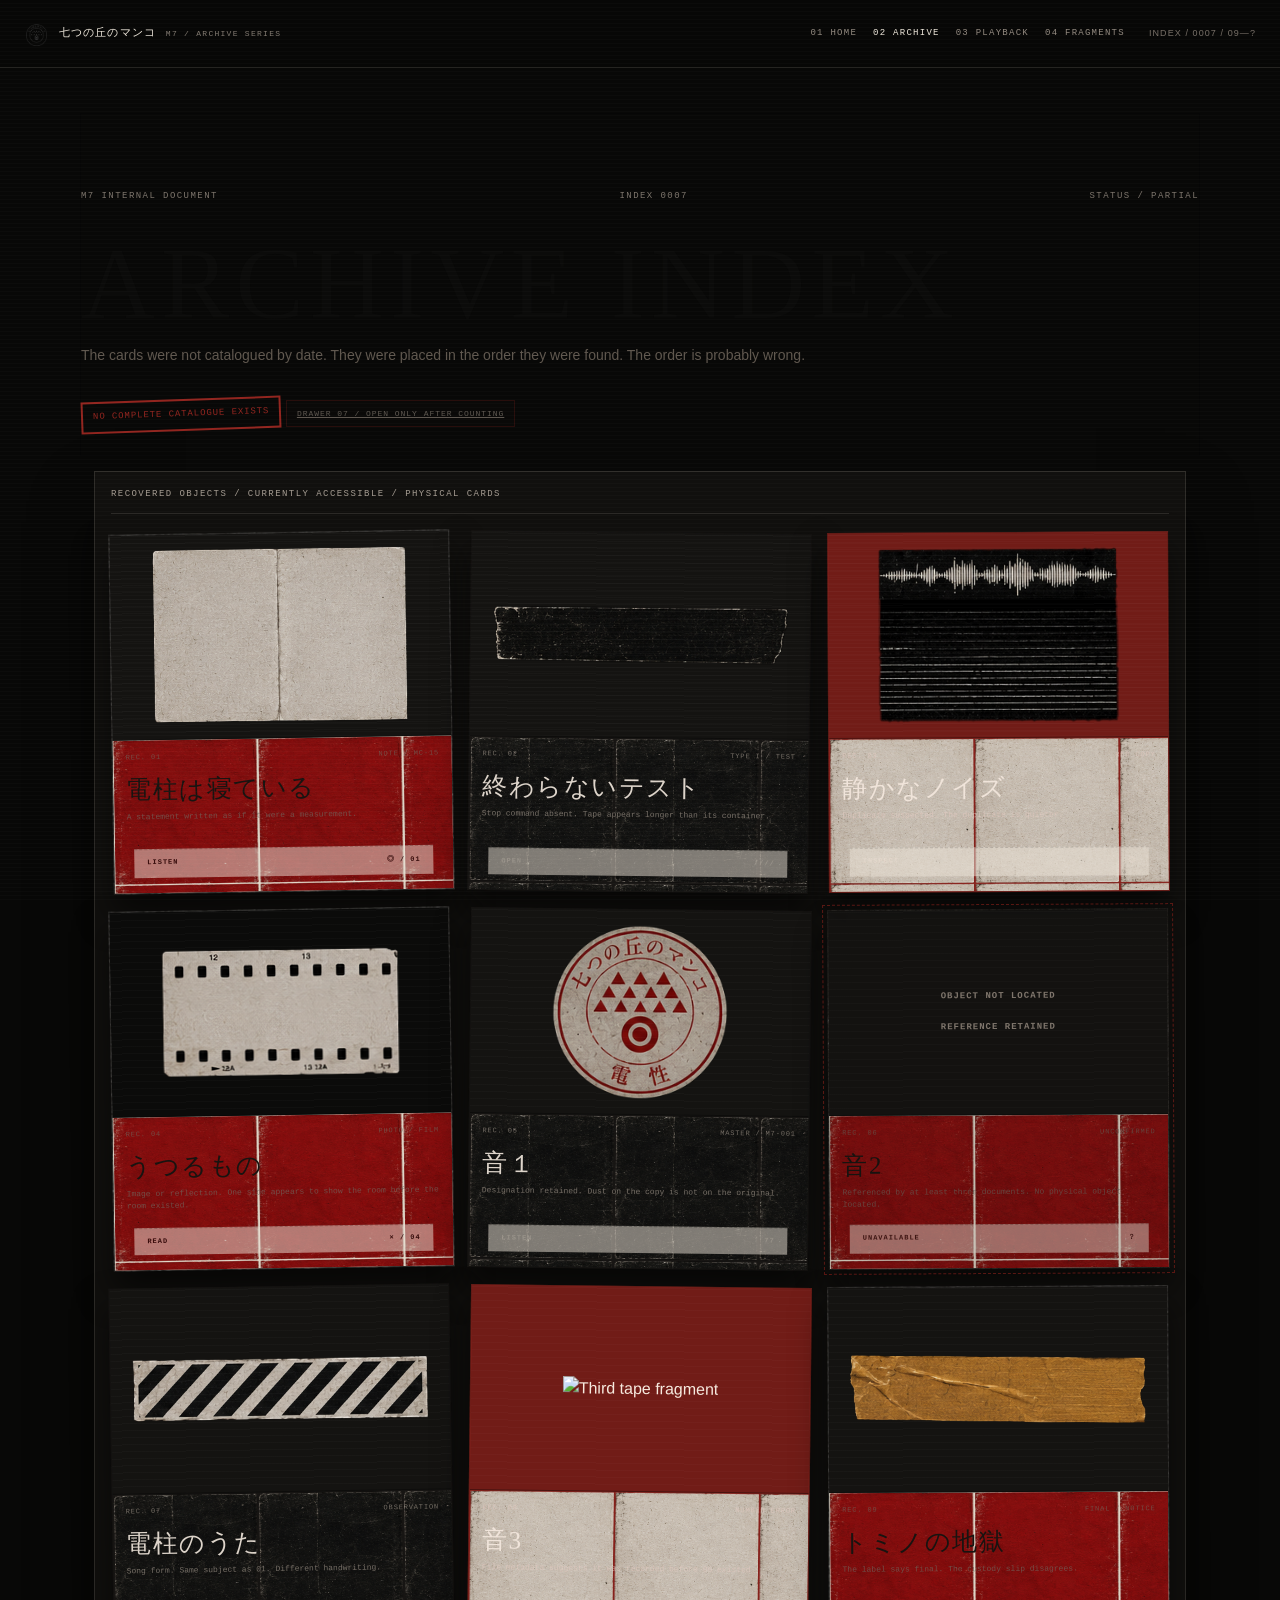
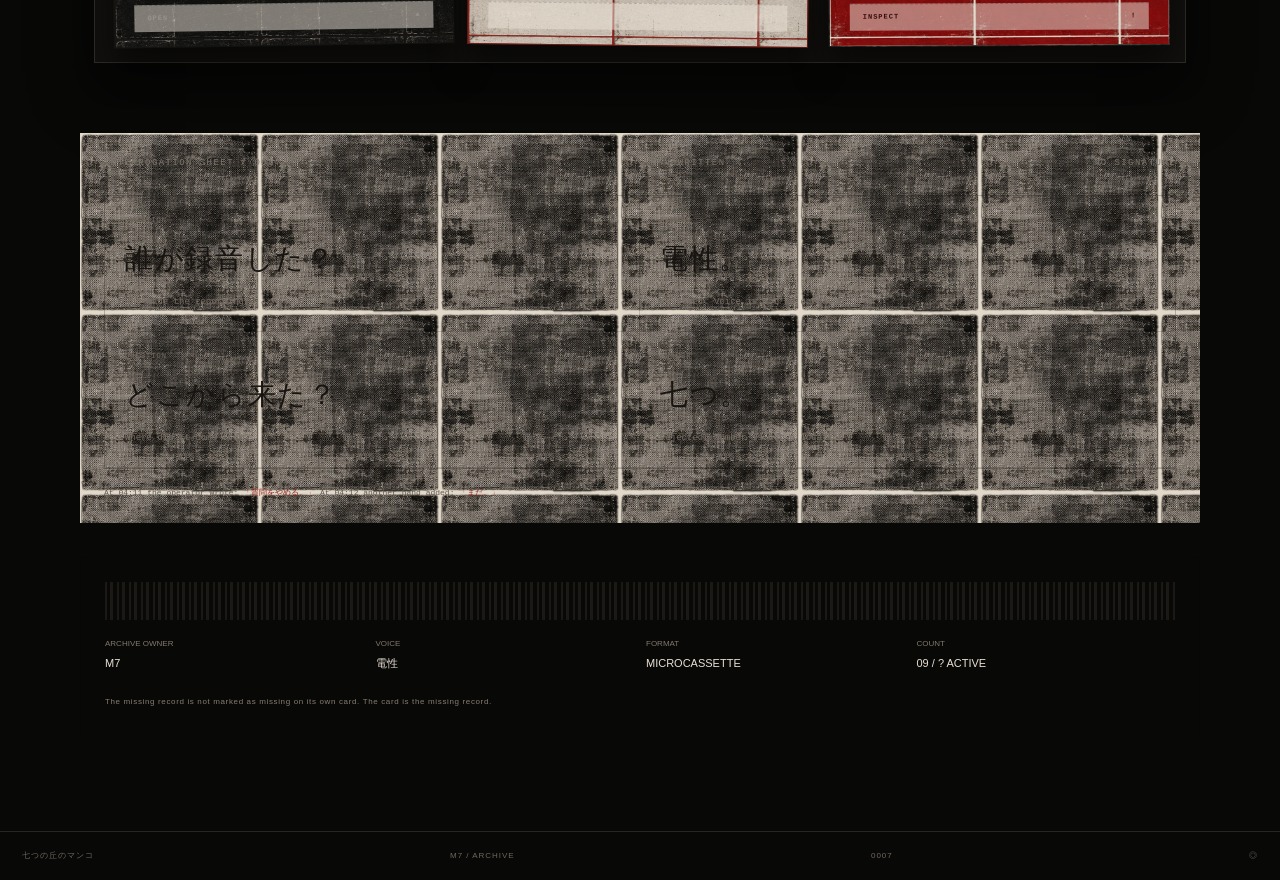
==== commit 224804f9: "Apply mobile archive layout" ====
--- a/archive.html
+++ b/archive.html
@@ -4,7 +4,7 @@
 <meta charset="utf-8"><meta name="viewport" content="width=device-width,initial-scale=1">
 <title>M7 — ARCHIVE / 0007</title>
 <meta name="description" content="M7 archive index — recovered objects, partial records, and one drawer that should not exist.">
-<link rel="stylesheet" href="style.css">
+<link rel="stylesheet" href="style.css"><link rel="stylesheet" href="m7-mobile.css">
 </head>
 <body class="archive-page">
 <header class="site-header">
@@ -20,58 +20,20 @@
   <div class="index-stamp">NO COMPLETE CATALOGUE EXISTS</div>
   <a class="m7-drawer-link" data-drawer-link href="basement.html">DRAWER 07 / OPEN ONLY AFTER COUNTING</a>
 </section>
-
 <section class="index-board">
   <div class="board-label">RECOVERED OBJECTS / CURRENTLY ACCESSIBLE / PHYSICAL CARDS</div>
   <div class="object-grid">
-    <a class="field-object paper-object" href="playback.html#01">
-      <div class="object-scan"><img src="images/assets/note_1.png" alt="Recovered note asset"></div>
-      <div class="object-meta"><div class="object-top"><span>REC. 01</span><span>NOTE / MC-15</span></div><h2>電柱は寝ている</h2><p>A statement written as if it were a measurement.</p></div>
-      <div class="object-bottom"><span>LISTEN</span><span>◎ / 01</span></div>
-    </a>
-    <a class="field-object dark-object" href="playback.html#02">
-      <div class="object-scan"><img src="images/assets/lick_tape_1.png" alt="Tape fragment"></div>
-      <div class="object-meta"><div class="object-top"><span>REC. 02</span><span>TYPE I / TEST</span></div><h2>終わらないテスト</h2><p>Stop command absent. Tape appears longer than its container.</p></div>
-      <div class="object-bottom"><span>OPEN</span><span>////</span></div>
-    </a>
-    <a class="field-object red-object" href="fragments.html#03">
-      <div class="object-scan red"><img src="images/assets/soundwave.png" alt="Soundwave archive fragment"></div>
-      <div class="object-meta"><div class="object-top"><span>REC. 03</span><span>RED COPY</span></div><h2>静かなノイズ</h2><p>Duplicate suspected. The duplicate is quieter.</p></div>
-      <div class="object-bottom"><span>INSPECT</span><span>◎</span></div>
-    </a>
-    <a class="field-object paper-object" href="fragments.html#04">
-      <div class="object-scan photo"><img src="images/assets/film_sample.png" alt="Film sample asset"></div>
-      <div class="object-meta"><div class="object-top"><span>REC. 04</span><span>PHOTO / FILM</span></div><h2>うつるもの</h2><p>Image or reflection. One side appears to show the room before the room existed.</p></div>
-      <div class="object-bottom"><span>READ</span><span>× / 04</span></div>
-    </a>
-    <a class="field-object dark-object" href="playback.html#05">
-      <div class="object-scan"><img src="images/assets/logo_dirt.png" alt="Distressed M7 mark"></div>
-      <div class="object-meta"><div class="object-top"><span>REC. 05</span><span>MASTER / M7-001</span></div><h2>音１</h2><p>Designation retained. Dust on the copy is not on the original.</p></div>
-      <div class="object-bottom"><span>LISTEN</span><span>77</span></div>
-    </a>
-    <a class="field-object paper-object missing-object" href="fragments.html#06">
-      <div class="object-scan"></div>
-      <div class="object-meta"><div class="object-top"><span>REC. 06</span><span>UNCONFIRMED</span></div><h2>音2</h2><p>Referenced by at least three documents. No physical object located.</p></div>
-      <div class="object-bottom"><span>UNAVAILABLE</span><span>？</span></div>
-    </a>
-    <a class="field-object dark-object" href="playback.html#07">
-      <div class="object-scan"><img src="images/assets/lick_tape_2.png" alt="Second tape fragment"></div>
-      <div class="object-meta"><div class="object-top"><span>REC. 07</span><span>OBSERVATION</span></div><h2>電柱のうた</h2><p>Song form. Same subject as 01. Different handwriting.</p></div>
-      <div class="object-bottom"><span>OPEN</span><span>▲</span></div>
-    </a>
-    <a class="field-object red-object" href="playback.html#08">
-      <div class="object-scan red"><img src="images/assets/lick_tape_3.png" alt="Third tape fragment"></div>
-      <div class="object-meta"><div class="object-top"><span>REC. 08</span><span>NUMBER ERROR</span></div><h2>音3</h2><p>File metadata suggests it was recorded before 06 existed.</p></div>
-      <div class="object-bottom"><span>LISTEN</span><span>0007</span></div>
-    </a>
-    <a class="field-object paper-object" href="fragments.html#09">
-      <div class="object-scan"><img src="images/assets/lick_tape_4.png" alt="Fourth tape fragment"></div>
-      <div class="object-meta"><div class="object-top"><span>REC. 09</span><span>FINAL / NOTICE</span></div><h2>トミノの地獄</h2><p>The label says final. The custody slip disagrees.</p></div>
-      <div class="object-bottom"><span>INSPECT</span><span>!</span></div>
-    </a>
+    <a class="field-object paper-object" href="playback.html#01"><div class="object-scan"><img src="images/assets/note_1.png" alt="Recovered note asset"></div><div class="object-meta"><div class="object-top"><span>REC. 01</span><span>NOTE / MC-15</span></div><h2>電柱は寝ている</h2><p>A statement written as if it were a measurement.</p></div><div class="object-bottom"><span>LISTEN</span><span>◎ / 01</span></div></a>
+    <a class="field-object dark-object" href="playback.html#02"><div class="object-scan"><img src="images/assets/lick_tape_1.png" alt="Tape fragment"></div><div class="object-meta"><div class="object-top"><span>REC. 02</span><span>TYPE I / TEST</span></div><h2>終わらないテスト</h2><p>Stop command absent. Tape appears longer than its container.</p></div><div class="object-bottom"><span>OPEN</span><span>////</span></div></a>
+    <a class="field-object red-object" href="fragments.html#03"><div class="object-scan red"><img src="images/assets/soundwave.png" alt="Soundwave archive fragment"></div><div class="object-meta"><div class="object-top"><span>REC. 03</span><span>RED COPY</span></div><h2>静かなノイズ</h2><p>Duplicate suspected. The duplicate is quieter.</p></div><div class="object-bottom"><span>INSPECT</span><span>◎</span></div></a>
+    <a class="field-object paper-object" href="fragments.html#04"><div class="object-scan photo"><img src="images/assets/film_sample.png" alt="Film sample asset"></div><div class="object-meta"><div class="object-top"><span>REC. 04</span><span>PHOTO / FILM</span></div><h2>うつるもの</h2><p>Image or reflection. One side appears to show the room before the room existed.</p></div><div class="object-bottom"><span>READ</span><span>× / 04</span></div></a>
+    <a class="field-object dark-object" href="playback.html#05"><div class="object-scan"><img src="images/assets/logo_dirt.png" alt="Distressed M7 mark"></div><div class="object-meta"><div class="object-top"><span>REC. 05</span><span>MASTER / M7-001</span></div><h2>音１</h2><p>Designation retained. Dust on the copy is not on the original.</p></div><div class="object-bottom"><span>LISTEN</span><span>77</span></div></a>
+    <a class="field-object paper-object missing-object" href="fragments.html#06"><div class="object-scan"></div><div class="object-meta"><div class="object-top"><span>REC. 06</span><span>UNCONFIRMED</span></div><h2>音2</h2><p>Referenced by at least three documents. No physical object located.</p></div><div class="object-bottom"><span>UNAVAILABLE</span><span>？</span></div></a>
+    <a class="field-object dark-object" href="playback.html#07"><div class="object-scan"><img src="images/assets/lick_tape_2.png" alt="Second tape fragment"></div><div class="object-meta"><div class="object-top"><span>REC. 07</span><span>OBSERVATION</span></div><h2>電柱のうた</h2><p>Song form. Same subject as 01. Different handwriting.</p></div><div class="object-bottom"><span>OPEN</span><span>▲</span></div></a>
+    <a class="field-object red-object" href="playback.html#08"><div class="object-scan red"><img src="images/assets/lick_tape_3.png" alt="Third tape fragment"></div><div class="object-meta"><div class="object-top"><span>REC. 08</span><span>NUMBER ERROR</span></div><h2>音3</h2><p>File metadata suggests it was recorded before 06 existed.</p></div><div class="object-bottom"><span>LISTEN</span><span>0007</span></div></a>
+    <a class="field-object paper-object" href="fragments.html#09"><div class="object-scan"><img src="images/assets/lick_tape_4.png" alt="Fourth tape fragment"></div><div class="object-meta"><div class="object-top"><span>REC. 09</span><span>FINAL / NOTICE</span></div><h2>トミノの地獄</h2><p>The label says final. The custody slip disagrees.</p></div><div class="object-bottom"><span>INSPECT</span><span>!</span></div></a>
   </div>
 </section>
-
 <section class="archive-interrogation sheet">
   <div class="document-meta"><span>INTERROGATION SHEET / 0007</span><span>HANDWRITTEN</span><span>NO SIGNATURE</span></div>
   <div class="interrogation-grid">
@@ -82,14 +44,7 @@
   </div>
   <div class="interrogation-foot">At 04:11 the operator wrote: <span>「質問をやめる。」</span> At 04:12 another hand added: <span>「まだ。」</span></div>
 </section>
-
-<section class="index-footer sheet">
-  <div class="barcode barcode-long"></div>
-  <div class="footer-grid"><div><span>ARCHIVE OWNER</span><strong>M7</strong></div><div><span>VOICE</span><strong>電性</strong></div><div><span>FORMAT</span><strong>MICROCASSETTE</strong></div><div><span>COUNT</span><strong>09 / ? ACTIVE</strong></div></div>
-  <p class="tiny-note">The missing record is not marked as missing on its own card. The card is the missing record.</p>
-</section>
+<section class="index-footer sheet"><div class="barcode barcode-long"></div><div class="footer-grid"><div><span>ARCHIVE OWNER</span><strong>M7</strong></div><div><span>VOICE</span><strong>電性</strong></div><div><span>FORMAT</span><strong>MICROCASSETTE</strong></div><div><span>COUNT</span><strong>09 / ? ACTIVE</strong></div></div><p class="tiny-note">The missing record is not marked as missing on its own card. The card is the missing record.</p></section>
 </main>
-<footer class="site-footer"><span>七つの丘のマンコ</span><span>M7 / ARCHIVE</span><span>0007</span><span>◎</span></footer>
-<script src="script.js" defer></script>
-</body>
-</html>
+<footer class="site-footer"><span>七つの丘のマンコ</span><span>M7 / ARCHIVE</span><span>0007</span><span>◎</span></footer><script src="script.js" defer></script>
+</body></html>
--- a/m7-mobile.css
+++ b/m7-mobile.css
@@ -0,0 +1,13 @@
+/* M7 MOBILE ARCHIVE — intentionally composed as a pocket-sized physical file, not a shrunken desktop site. */
+@media (max-width:760px){
+:root{--mobile-gutter:14px}html{background:#080807;overflow-x:hidden}body{overflow-x:hidden;-webkit-text-size-adjust:100%}body:before{opacity:.18}
+.site-header{position:sticky;top:0;min-height:0;display:grid;grid-template-columns:1fr auto;gap:8px;padding:9px 12px;background:rgba(7,7,6,.985);backdrop-filter:blur(5px)}.brand{gap:7px;min-width:0}.brand img{width:20px;height:20px}.brand span{font-family:"Yu Mincho","Hiragino Mincho ProN","Noto Serif JP",serif!important;font-size:10px;letter-spacing:.04em;overflow:hidden;text-overflow:ellipsis}.brand small{display:none}.header-code{font-size:7px;letter-spacing:.08em}.nav{grid-column:1/-1;display:flex!important;overflow-x:auto;gap:0;border-top:1px solid rgba(238,230,218,.1);padding-top:7px;scrollbar-width:none}.nav::-webkit-scrollbar{display:none}.nav a{flex:0 0 auto;padding:5px 10px;border-right:1px solid rgba(238,230,218,.1);font-size:7px;letter-spacing:.1em}.nav a:first-child{padding-left:0}
+.wrap,.page-shell{width:calc(100% - 20px);max-width:none;margin-inline:auto}.hero-desk{min-height:0;display:flex;flex-direction:column;gap:20px;padding:38px 10px 48px;align-items:stretch}.hero-copy{max-width:none}.micro-label{font-size:7px;letter-spacing:.13em}.hero-logo{width:88%;max-height:95px;margin:15px 0 10px}.hero-title-row{gap:10px}.hero-title-row h1{font-size:72px}.red-chip{font-size:7px;padding:5px 6px}.hero-lead{font-size:12px;line-height:1.65;margin:18px 0}.hero-actions{gap:7px}.button-red,.button-quiet{padding:10px 11px;font-size:8px}
+.desk-artifact{min-height:330px;margin:0 -4px;order:2}.sheet-main{width:73%!important;height:275px!important;left:2%;top:25px;padding:16px 17px;transform:rotate(-2.5deg)}.document-meta{font-size:7px}.paper-rule{margin:11px 0}.big-symbol{height:155px}.big-symbol .hill{width:14px;height:14px}.big-symbol i{width:58px;height:58px;border-width:7px;font-size:15px;line-height:44px;left:40%;bottom:4px}.sheet-caption{font-size:6px;left:17px;bottom:13px}.sheet-mark{font-size:20px;right:15px;bottom:12px}.loose-label.label-red{right:0;top:0;width:91px;padding:9px;font-size:13px}.loose-label.label-red strong{font-size:23px}.loose-label.label-black{right:1%;bottom:8%;width:112px;padding:9px;font-size:14px}.loose-label small{font-size:5px;margin-top:7px}.tape-strip{bottom:1%;left:16%;width:55%;height:23px}
+.intro-grid,.material-grid,.story-grid{display:flex;flex-direction:column;gap:14px;padding:15px 0 50px}.intro-paper{padding:20px;min-height:0}.intro-paper h2{font-size:38px;margin:26px 0 18px}.intro-paper p{font-size:12px;line-height:1.65}.specimen-stack{display:grid;grid-template-columns:1fr 1fr;gap:9px}.red-tab{grid-column:1/-1;justify-self:start;font-size:7px}.small-paper{padding:15px;min-height:145px}.status-grid{font-size:8px;gap:6px;margin-top:15px}.stamp-ring{width:53px;height:53px;font-size:22px;line-height:34px}.section{padding:50px 0}.section-heading{grid-template-columns:1fr auto;gap:5px;margin-bottom:17px;padding-bottom:9px}.section-heading span{font-size:7px}.section-heading b{font-size:18px}.section-heading em{grid-column:1/-1;font-size:7px}.material-grid{gap:14px}.material-board{min-height:430px;padding:14px}.board-label{font-size:7px}.paper-texture{left:5%;top:72px;width:53%;height:145px}.black-texture{right:5%;top:91px;width:40%;height:120px}.red-texture{left:13%;bottom:68px;width:48%;height:82px}.symbol-tile{font-size:42px;right:5%;bottom:78px}.red-tile{font-size:40px;right:20%;bottom:132px}.stripe-tile{right:5%;bottom:28px;width:53%;height:24px}.material-board .barcode{left:6%;bottom:22px;width:31%;height:35px}.material-copy{left:7%;top:282px;width:55%}.material-copy strong{font-size:15px}.material-copy p{font-size:8px}.note-sheet{padding:18px;min-height:245px}.hand{font-size:19px;margin:26px 0}.label-sheet{min-height:130px}.label-big{font-size:29px}.label-jp{font-size:15px}.paper{box-shadow:0 10px 18px rgba(0,0,0,.3)}
+.player-console{padding:13px;margin-inline:-1px}.console-top{display:block;padding-bottom:12px}.console-top h2{font-size:25px}.side-tabs{margin-top:12px}.side-tab{flex:1;padding:9px 7px;font-size:8px}.tape-meter{margin-top:5px}.side-title{grid-template-columns:31px 1fr auto}.side-title strong{font-size:23px}.side-title span{font-size:8px}.side-title small{font-size:6px}.track{grid-template-columns:28px 1fr;gap:7px;padding:13px 0}.track-no{font-size:8px}.track-info h3{font-size:16px;line-height:1.15}.track-info p{font-size:8px!important}.track audio{grid-column:2;width:100%;height:30px;margin-top:3px}.track .load-track{grid-column:2;justify-self:start;font-size:7px;padding:6px 9px}.console-bottom{display:grid;grid-template-columns:1fr 1fr;font-size:6px;line-height:1.5}.console-bottom span:last-child{grid-column:1/-1}.story-grid{padding-top:0}.story-card{padding:19px;min-height:245px}.story-main h2{font-size:36px;margin:30px 0 10px}.story-main p,.pin-card p,.receipt p{font-size:11px}.closing-discovery{width:calc(100% - 20px)}.site-footer{padding:14px 12px;gap:8px;justify-content:flex-start;font-size:7px}
+.document-intro{padding:22px 18px!important}.document-intro h1,.fragment-intro h1,.basement-head h1{font-size:43px!important;line-height:.95}.lead{font-size:11px!important}.index-stamp{font-size:7px}.m7-drawer-link{display:block;font-size:7px;line-height:1.5;padding:9px}.index-board{padding:38px 0!important}.index-board .board-label{font-size:7px;line-height:1.5}.object-grid{display:grid!important;grid-template-columns:1fr 1fr!important;gap:9px!important}.field-object{min-width:0!important;display:flex!important;flex-direction:column}.object-scan{height:108px!important;min-height:108px!important}.object-scan img{max-width:78%;max-height:78%;object-fit:contain}.object-meta{padding:10px!important}.object-top{font-size:6px!important;gap:5px}.object-meta h2{font-size:15px!important;line-height:1.15;margin:9px 0 6px}.object-meta p{font-size:8px!important;line-height:1.45}.object-bottom{font-size:6px!important;padding:7px 10px!important}.missing-object .object-scan{height:108px!important}.archive-interrogation{padding:18px!important}.interrogation-grid{display:grid!important;grid-template-columns:1fr 1fr!important;gap:18px 12px!important}.interrogation-grid strong{font-size:20px!important}.interrogation-grid small{font-size:7px!important}.interrogation-foot{font-size:8px!important;line-height:1.6}.index-footer{padding:18px!important}.footer-grid{grid-template-columns:1fr 1fr!important;gap:12px!important}.footer-grid strong{font-size:12px!important}
+.console-head{padding:22px 18px!important}.console-head h1{font-size:70px!important}.console-status{font-size:7px!important;gap:7px!important}.player-console{padding:9px!important}.machine{padding:10px!important}.machine-top{display:grid!important;grid-template-columns:1fr 1fr!important;font-size:6px!important;gap:5px}.machine-top span:last-child{grid-column:1/-1}.machine-window{grid-template-columns:38px 1fr 38px!important;gap:7px!important}.reel-display{width:38px!important;height:38px!important}.machine-controls{display:grid!important;grid-template-columns:repeat(3,1fr)!important;gap:5px!important}.machine-btn{padding:9px 4px!important;font-size:7px!important}.machine-led{grid-column:1/-1;font-size:6px!important}.list-head{grid-template-columns:28px 1fr 28px 42px!important;font-size:6px!important}.record-row{grid-template-columns:28px 1fr 28px 42px!important;gap:5px!important;padding:12px 7px!important}.record-row strong{font-size:13px!important;line-height:1.15}.record-row span{font-size:7px!important}.load-record{font-size:6px!important;padding:6px 5px!important}.playback-notes{display:flex!important;flex-direction:column!important;gap:10px!important}.paper-note{padding:18px!important}.paper-note h2{font-size:25px!important}
+.desk-grid{display:flex!important;flex-direction:column!important;gap:13px!important}.field-sheet{min-height:0!important;padding:19px!important}.field-sheet h2{font-size:31px!important}.fake-photo{height:190px!important}.story-strip{padding:18px!important;overflow:hidden}.timeline{min-width:540px!important;transform:scale(.7);transform-origin:left center;margin-bottom:-20px}.easter{padding:18px!important}.easter h2{font-size:25px!important}.basement-head{padding:20px 18px!important}.vertical-warning{font-size:10px!important}.drawer-room{display:flex!important;flex-direction:column!important;gap:13px!important}.drawer-paper,.drawer-card{width:100%!important;min-height:190px!important;transform:none!important}.drawer-paper{padding:18px!important}.jp-large{font-size:30px!important}.status-columns{grid-template-columns:1fr 1fr!important}.warning-drawer h3{font-size:23px!important}.count-line{font-size:19px!important;letter-spacing:.15em}.receipt-story,.asset-evidence{padding:18px!important}.receipt-grid{grid-template-columns:1fr 1fr!important;gap:12px!important}.receipt-grid strong{font-size:19px!important}.asset-tray{display:grid!important;grid-template-columns:1fr 1fr!important;gap:9px!important}.asset-tray img{max-width:100%!important;max-height:145px!important;object-fit:contain}.asset-tray .wide{grid-column:1/-1!important}
+}
+@media(max-width:390px){.hero-title-row h1{font-size:61px}.hero-logo{width:96%}.specimen-stack{grid-template-columns:1fr}.object-grid{grid-template-columns:1fr!important}.object-scan{height:125px!important;min-height:125px!important}.object-meta h2{font-size:17px!important}.track-info h3{font-size:15px}.console-bottom{grid-template-columns:1fr}.console-bottom span:last-child{grid-column:auto}.machine-window{grid-template-columns:32px 1fr 32px!important}.reel-display{width:32px!important;height:32px!important}.footer-grid{grid-template-columns:1fr!important}}
